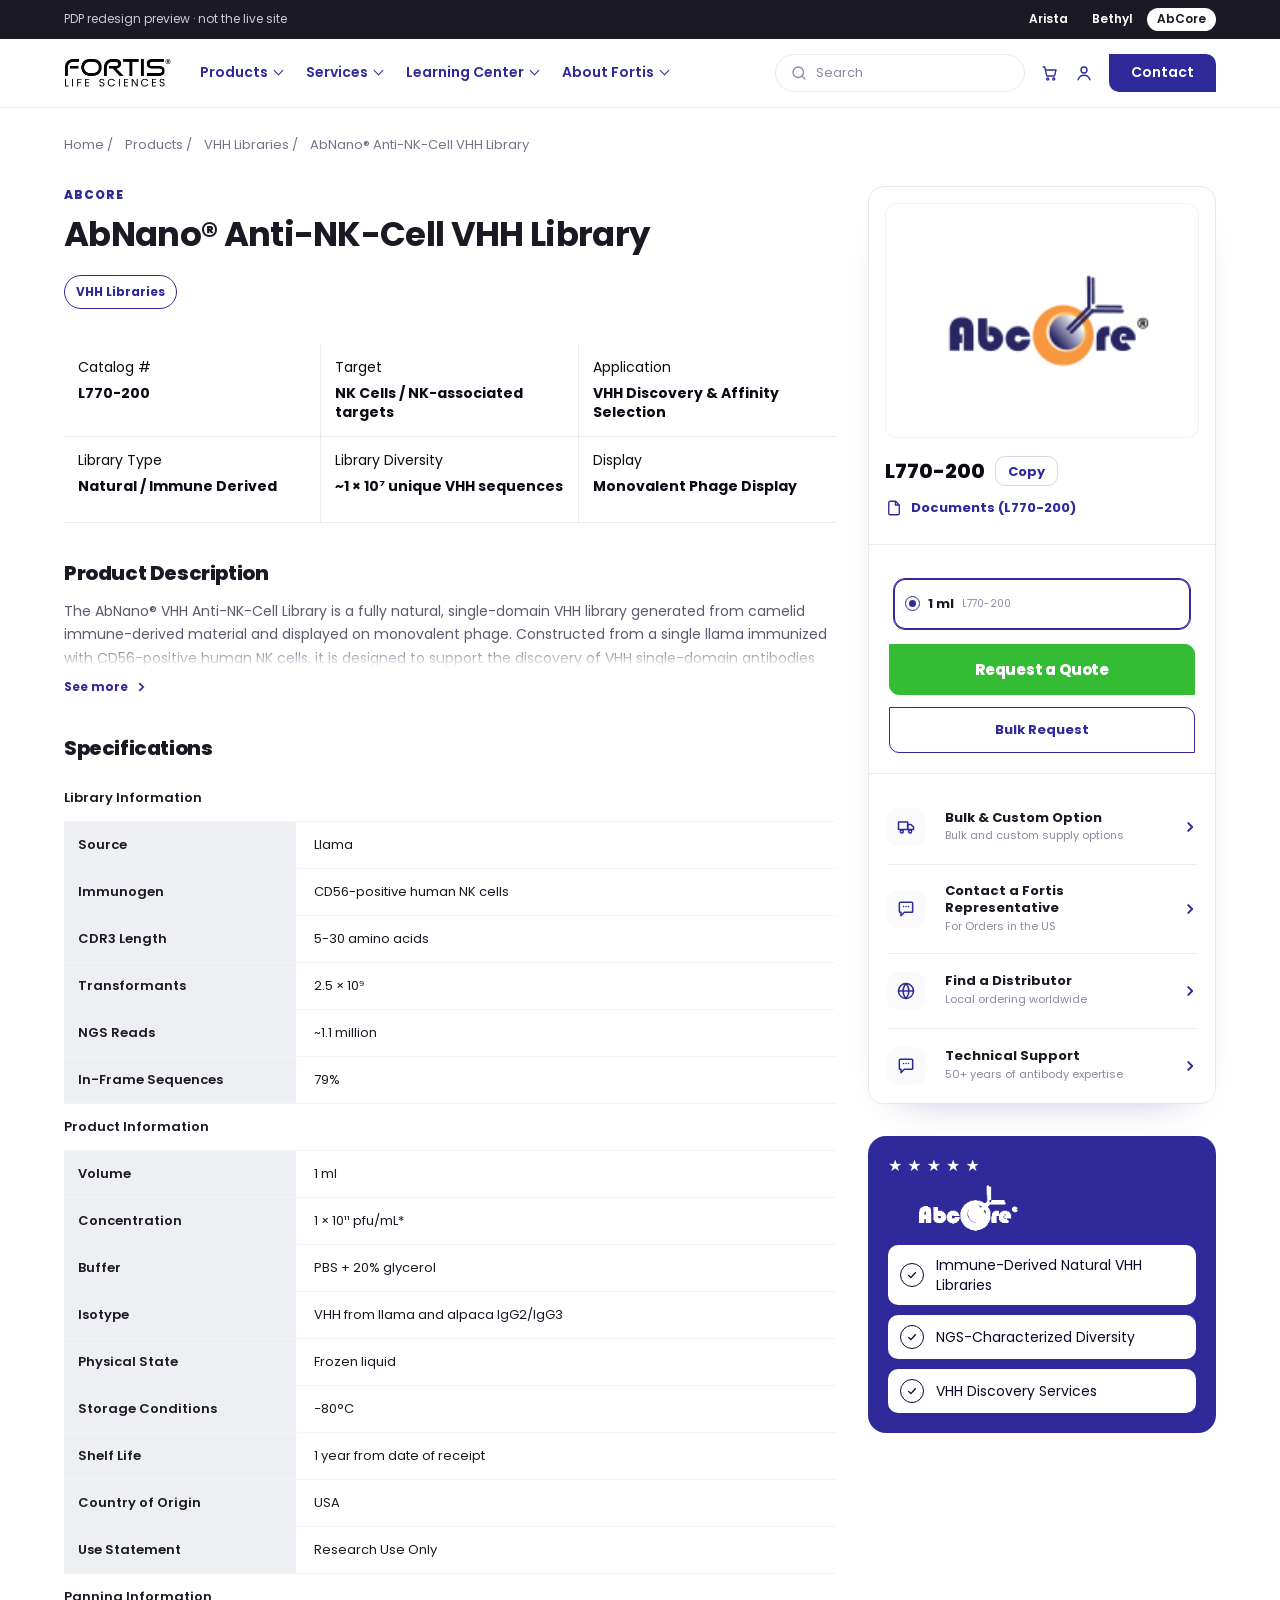
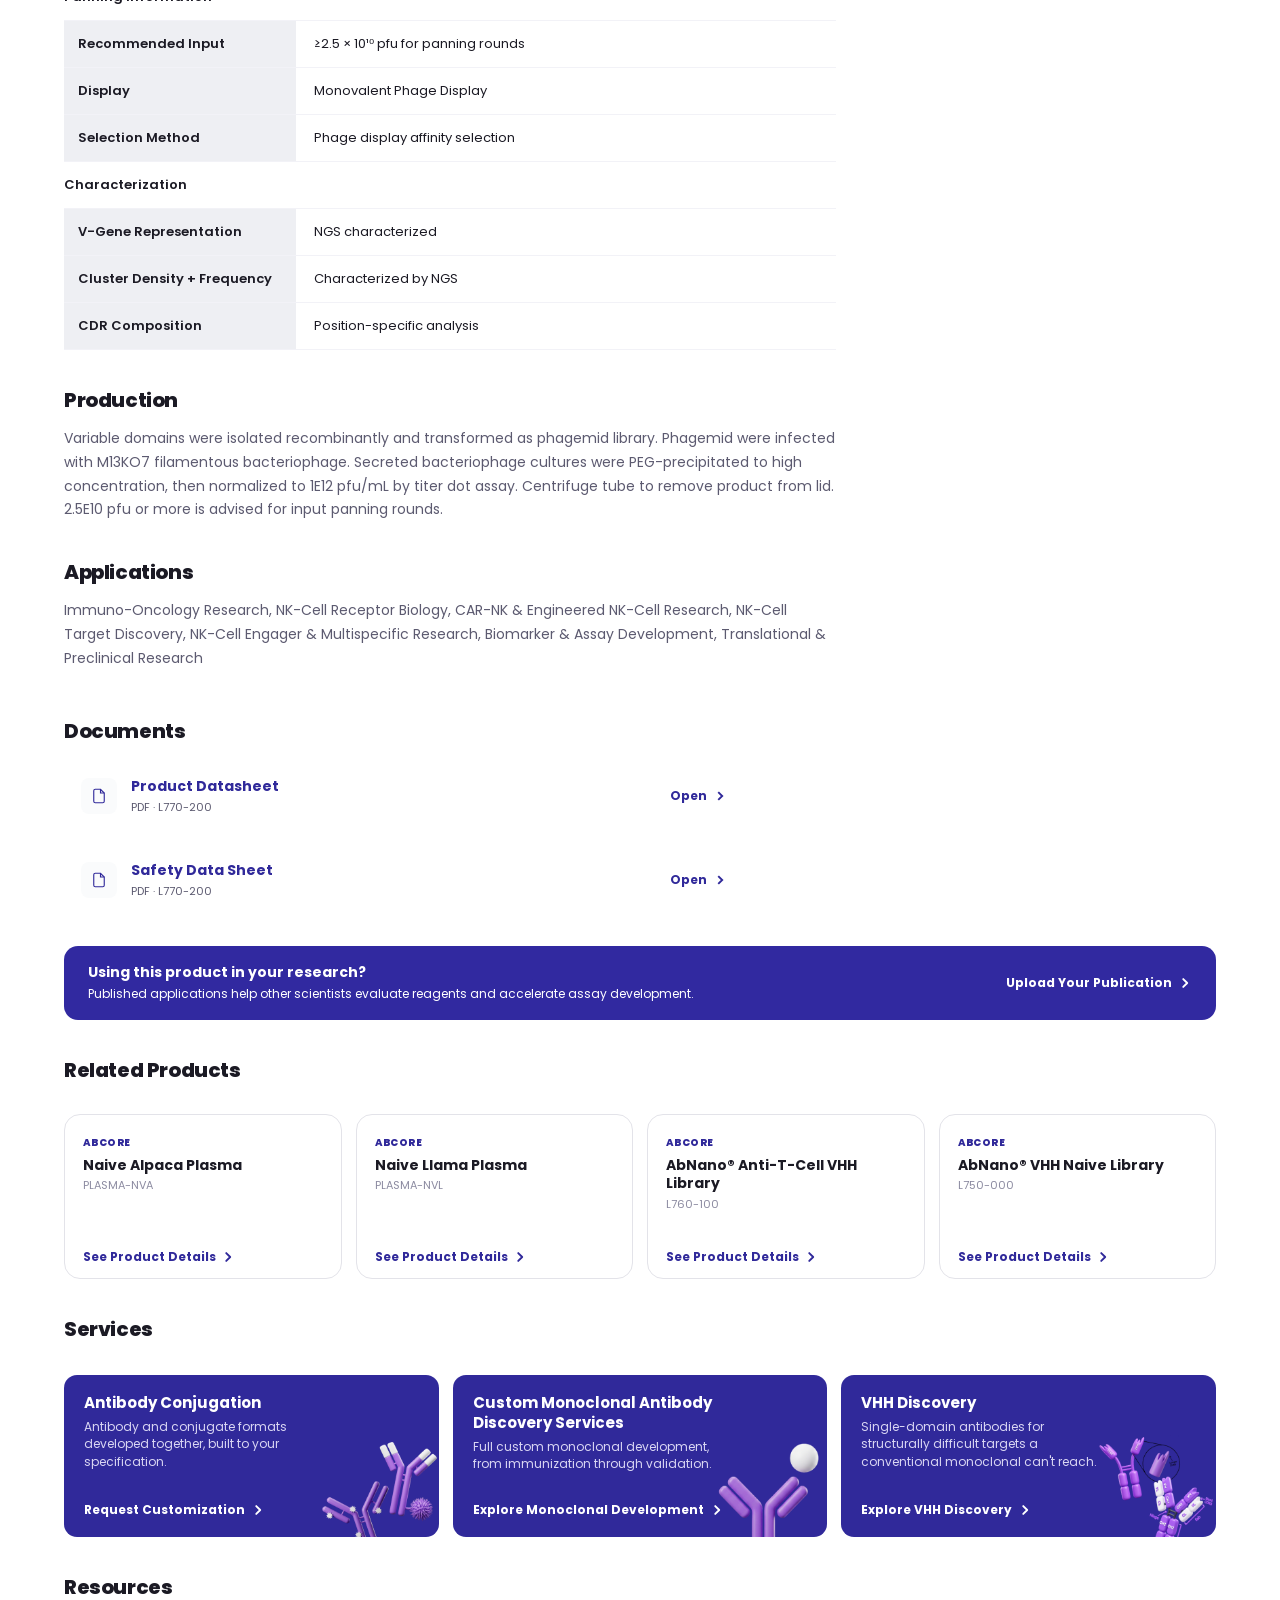
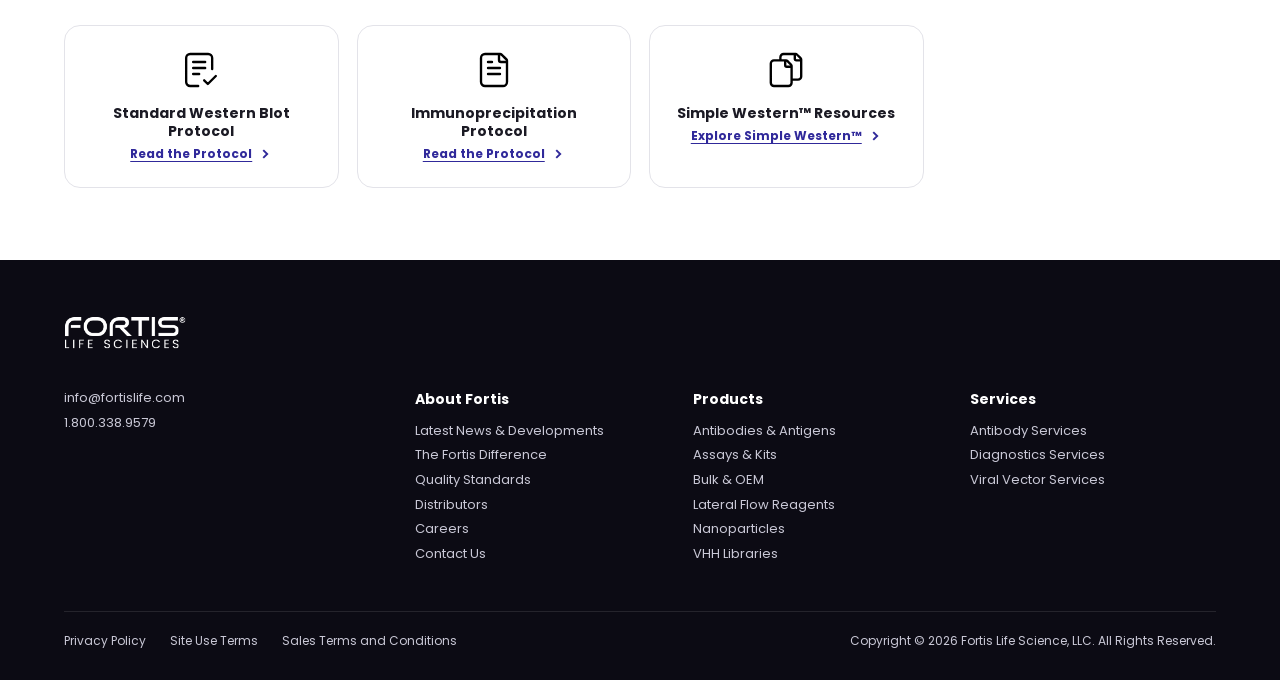
==== abcore/index.html @ 0966ffeb "Add PDP redesign previews for Arista, Bethyl and AbCore Co-Authored-By: Claude Opus 5.5 <noreply@ant" ====
<!doctype html>
<html lang="en">
<head>
  <meta charset="utf-8" />
  <meta name="viewport" content="width=device-width, initial-scale=1" />
  <meta name="robots" content="noindex" />
  <title>AbCore AbNano® Anti-NK-Cell VHH Library (L770-200)</title>
  <meta name="description" content="PDP redesign preview — AbCore" />
  <link rel="preconnect" href="https://fonts.googleapis.com" />
  <link rel="preconnect" href="https://fonts.gstatic.com" crossorigin />
  <link href="https://fonts.googleapis.com/css2?family=Poppins:wght@400;500;600;700;800&display=swap" rel="stylesheet" />
  <link rel="stylesheet" href="../assets/site.css" />
  <link rel="stylesheet" href="../assets/pdp.css" />
</head>
<body>
  
  <div class="site-preview">
    <div class="site-preview-inner">
      <span>PDP redesign preview · not the live site</span>
      <nav aria-label="Brand previews">
        <a href="../arista/">Arista</a><a href="../bethyl/">Bethyl</a><a href="../abcore/" aria-current="page">AbCore</a>
      </nav>
    </div>
  </div>
  <header class="site-header" id="fixed-header-wrapper">
    <div class="site-header-inner">
      <a class="site-logo" href="../"><img src="../assets/img/logos/fortis-logo.png" alt="Fortis Life Sciences" /></a>
      <nav class="site-nav"><span>Products</span><span>Services</span><span>Learning Center</span><span>About Fortis</span></nav>
      <div class="site-tools">
        <div class="site-search"><svg viewBox="0 0 24 24"><circle cx="11" cy="11" r="7" /><path d="M20 20l-3.5-3.5" /></svg>Search</div>
        <span class="site-icon"><svg viewBox="0 0 24 24"><path d="M3 4h2l2.4 11.2a1 1 0 0 0 1 .8h8.9a1 1 0 0 0 1-.8L20 8H6.2" /><circle cx="9" cy="20" r="1.3" /><circle cx="17" cy="20" r="1.3" /></svg></span>
        <span class="site-icon"><svg viewBox="0 0 24 24"><circle cx="12" cy="8" r="4" /><path d="M4 21c1.5-4 4.5-6 8-6s6.5 2 8 6" /></svg></span>
        <a class="site-contact" href="https://www.fortislife.com/contact-us">Contact</a>
      </div>
    </div>
  </header>
  
  <div class="page" data-brand="abcore">
    <div class="container">
      
      <nav class="breadcrumbs" aria-label="Breadcrumb">
        <span><a href="https://www.fortislife.com/">Home</a><span aria-hidden="true"> / </span></span><span><a href="https://www.fortislife.com/products">Products</a><span aria-hidden="true"> / </span></span><span><a href="https://www.fortislife.com/products/vhh-libraries">VHH Libraries</a><span aria-hidden="true"> / </span></span>
        <span aria-current="page">AbNano® Anti-NK-Cell VHH Library</span>
      </nav>
      <div class="heroGrid">
        <div class="heroCopy">
          <div class="eyebrow">AbCore</div>
          <div class="titleLine"><h1 class="title">AbNano® Anti-NK-Cell VHH Library</h1></div>
          <div class="chips"><span class="chip chipOutline">VHH Libraries</span></div>
          
      <div class="heroFacts">
        <div class="heroFact"><span>Catalog #</span><strong data-catalog>L770-200</strong></div>
        <div class="heroFact"><span>Target</span><strong>NK Cells / NK-associated targets</strong></div><div class="heroFact"><span>Application</span><strong>VHH Discovery &amp; Affinity Selection</strong></div><div class="heroFact"><span>Library Type</span><strong>Natural / Immune Derived</strong></div><div class="heroFact"><span>Library Diversity</span><strong>~1 × 10⁷ unique VHH sequences</strong></div><div class="heroFact"><span>Display</span><strong>Monovalent Phage Display</strong></div>
      </div>
          <div class="mobileGalleryMount"><div class="mediaCard">
      <div class="mediaTop">
        
      <div class="mediaMain">
        <img data-gallery-main src="../assets/img/logos/abcore-logo.png" alt="" />
        
        
      </div>
      
      
        <div class="mediaCodeRow">
          <span class="mediaSku" data-catalog>L770-200</span>
          <button type="button" class="copyChip" data-copy="L770-200">Copy</button>
        </div>
        <div class="mediaLinkRow">
          <a href="#document-section" data-scroll-to="document-section"><svg viewBox="0 0 24 24" aria-hidden="true"><path d="M14 3H7a2 2 0 0 0-2 2v14a2 2 0 0 0 2 2h10a2 2 0 0 0 2-2V8z" /><path d="M14 3v5h5" /></svg><span>Documents (L770-200)</span></a>
          
        </div>
      </div>
      
    <div class="buyPanel">
      
      <div class="optionPicker">
        <div class="optionList" role="radiogroup">
          
          <button type="button" role="radio" aria-checked="true" data-value="1ml" data-sku="L770-200" class="sizeOption sizeOptionSelected">
            <span class="optionRadio" aria-hidden="true"></span>
            <span class="sizeMain">1 ml</span>
            <span class="sizeSku">L770-200</span>
            
          </button>
        </div>
      </div>
      <div style="margin-top: 14px">
        
      </div>
      <a href="https://www.fortislife.com/contact-us" class="buyBtn custom-CTA-button" style="margin-top: 12px; width: 100%">Request a Quote</a>
      
      <a href="https://www.fortislife.com/bulk-custom-oem" class="bulkBtn">Bulk Request</a>
    </div>
      <div class="supportPanel">
      <a class="supportRow" href="https://www.fortislife.com/bulk-custom-oem">
        <span class="supportIcon"><svg viewBox="0 0 24 24" aria-hidden="true"><path d="M3 6h11v9H3z" /><path d="M14 9h4l3 3v3h-7z" /><circle cx="7" cy="17.5" r="1.8" /><circle cx="17" cy="17.5" r="1.8" /></svg></span>
        <span>
          <span class="supportTitle">Bulk &amp; Custom Option</span>
          <span class="supportSub">Bulk and custom supply options</span>
        </span>
        <span class="supportArrow"><svg viewBox="0 0 16 16" aria-hidden="true"><path d="M6 3.5 10.5 8 6 12.5" /></svg></span>
      </a>
      <a class="supportRow" href="https://www.fortislife.com/#distributors">
        <span class="supportIcon"><svg viewBox="0 0 24 24" aria-hidden="true"><path d="M5 4h14a1 1 0 0 1 1 1v10a1 1 0 0 1-1 1H10l-4 4v-4H5a1 1 0 0 1-1-1V5a1 1 0 0 1 1-1z" /><path d="M9 9h.01M12 9h.01M15 9h.01" /></svg></span>
        <span>
          <span class="supportTitle">Contact a Fortis Representative</span>
          <span class="supportSub">For Orders in the US</span>
        </span>
        <span class="supportArrow"><svg viewBox="0 0 16 16" aria-hidden="true"><path d="M6 3.5 10.5 8 6 12.5" /></svg></span>
      </a>
      <a class="supportRow" href="https://www.fortislife.com/distributors">
        <span class="supportIcon"><svg viewBox="0 0 24 24" aria-hidden="true"><circle cx="12" cy="12" r="9" /><path d="M3 12h18M12 3c2.5 2.7 3.5 5.7 3.5 9s-1 6.3-3.5 9c-2.5-2.7-3.5-5.7-3.5-9s1-6.3 3.5-9z" /></svg></span>
        <span>
          <span class="supportTitle">Find a Distributor</span>
          <span class="supportSub">Local ordering worldwide</span>
        </span>
        <span class="supportArrow"><svg viewBox="0 0 16 16" aria-hidden="true"><path d="M6 3.5 10.5 8 6 12.5" /></svg></span>
      </a>
      <a class="supportRow" href="https://www.fortislife.com/contact-us">
        <span class="supportIcon"><svg viewBox="0 0 24 24" aria-hidden="true"><path d="M5 4h14a1 1 0 0 1 1 1v10a1 1 0 0 1-1 1H10l-4 4v-4H5a1 1 0 0 1-1-1V5a1 1 0 0 1 1-1z" /><path d="M9 9h.01M12 9h.01M15 9h.01" /></svg></span>
        <span>
          <span class="supportTitle">Technical Support</span>
          <span class="supportSub">50+ years of antibody expertise</span>
        </span>
        <span class="supportArrow"><svg viewBox="0 0 16 16" aria-hidden="true"><path d="M6 3.5 10.5 8 6 12.5" /></svg></span>
      </a></div></div></div>
          
      <section class="description">
        <h2 class="heading">Product Description</h2>
        <div class="clamp"><p>The AbNano® VHH Anti-NK-Cell Library is a fully natural, single-domain VHH library generated from camelid immune-derived material and displayed on monovalent phage. Constructed from a single llama immunized with CD56-positive human NK cells, it is designed to support the discovery of VHH single-domain antibodies against NK-cell-associated targets.</p><p>The library has been characterized by next-generation sequencing, including V-gene representation, cluster density and frequency, and position-specific CDR composition.</p></div>
        <button type="button" class="seeMore" data-see-more><span>See more</span><svg viewBox="0 0 16 16" aria-hidden="true"><path d="M6 3.5 10.5 8 6 12.5" /></svg></button>
      </section>
      <section class="section">
        <h2 class="heading">Specifications</h2>
        <div class="specTable">
          <div>
            <div class="specGroup">Library Information</div>
            <div class="specRow"><span class="specLabel">Source</span><div class="specValue">Llama</div></div><div class="specRow"><span class="specLabel">Immunogen</span><div class="specValue">CD56-positive human NK cells</div></div><div class="specRow"><span class="specLabel">CDR3 Length</span><div class="specValue">5-30 amino acids</div></div><div class="specRow"><span class="specLabel">Transformants</span><div class="specValue">2.5 × 10⁹</div></div><div class="specRow"><span class="specLabel">NGS Reads</span><div class="specValue">~1.1 million</div></div><div class="specRow"><span class="specLabel">In-Frame Sequences</span><div class="specValue">79%</div></div>
          </div><div>
            <div class="specGroup">Product Information</div>
            <div class="specRow"><span class="specLabel">Volume</span><div class="specValue">1 ml</div></div><div class="specRow"><span class="specLabel">Concentration</span><div class="specValue">1 × 10¹¹ pfu/mL*</div></div><div class="specRow"><span class="specLabel">Buffer</span><div class="specValue">PBS + 20% glycerol</div></div><div class="specRow"><span class="specLabel">Isotype</span><div class="specValue">VHH from llama and alpaca IgG2/IgG3</div></div><div class="specRow"><span class="specLabel">Physical State</span><div class="specValue">Frozen liquid</div></div><div class="specRow"><span class="specLabel">Storage Conditions</span><div class="specValue">−80°C</div></div><div class="specRow"><span class="specLabel">Shelf Life</span><div class="specValue">1 year from date of receipt</div></div><div class="specRow"><span class="specLabel">Country of Origin</span><div class="specValue">USA</div></div><div class="specRow"><span class="specLabel">Use Statement</span><div class="specValue">Research Use Only</div></div>
          </div><div>
            <div class="specGroup">Panning Information</div>
            <div class="specRow"><span class="specLabel">Recommended Input</span><div class="specValue">≥2.5 × 10¹⁰ pfu for panning rounds</div></div><div class="specRow"><span class="specLabel">Display</span><div class="specValue">Monovalent Phage Display</div></div><div class="specRow"><span class="specLabel">Selection Method</span><div class="specValue">Phage display affinity selection</div></div>
          </div><div>
            <div class="specGroup">Characterization</div>
            <div class="specRow"><span class="specLabel">V-Gene Representation</span><div class="specValue">NGS characterized</div></div><div class="specRow"><span class="specLabel">Cluster Density + Frequency</span><div class="specValue">Characterized by NGS</div></div><div class="specRow"><span class="specLabel">CDR Composition</span><div class="specValue">Position-specific analysis</div></div>
          </div>
        </div>
      </section>
      <section class="section">
        <h2 class="heading">Production</h2>
        <p class="copy">Variable domains were isolated recombinantly and transformed as phagemid library. Phagemid were infected with M13KO7 filamentous bacteriophage. Secreted bacteriophage cultures were PEG-precipitated to high concentration, then normalized to 1E12 pfu/mL by titer dot assay. Centrifuge tube to remove product from lid. 2.5E10 pfu or more is advised for input panning rounds.</p>
      </section>
      <section class="section">
        <h2 class="heading">Applications</h2>
        <p class="copy">Immuno-Oncology Research, NK-Cell Receptor Biology, CAR-NK &amp; Engineered NK-Cell Research, NK-Cell Target Discovery, NK-Cell Engager &amp; Multispecific Research, Biomarker &amp; Assay Development, Translational &amp; Preclinical Research</p>
        
      </section>
      <section class="documents" id="document-section">
        <h2 class="heading">Documents</h2>
        <a class="documentLink" href="#">
          <div class="documentRow">
            <span class="docIcon"><svg viewBox="0 0 24 24" aria-hidden="true"><path d="M14 3H7a2 2 0 0 0-2 2v14a2 2 0 0 0 2 2h10a2 2 0 0 0 2-2V8z" /><path d="M14 3v5h5" /></svg></span>
            <span>
              <span class="docTitle">Product Datasheet</span>
              <span class="docSub">PDF · L770-200</span>
            </span>
            <span class="docAction"><span>Open</span><svg viewBox="0 0 16 16" aria-hidden="true"><path d="M6 3.5 10.5 8 6 12.5" /></svg></span>
          </div>
        </a><a class="documentLink" href="#">
          <div class="documentRow">
            <span class="docIcon"><svg viewBox="0 0 24 24" aria-hidden="true"><path d="M14 3H7a2 2 0 0 0-2 2v14a2 2 0 0 0 2 2h10a2 2 0 0 0 2-2V8z" /><path d="M14 3v5h5" /></svg></span>
            <span>
              <span class="docTitle">Safety Data Sheet</span>
              <span class="docSub">PDF · L770-200</span>
            </span>
            <span class="docAction"><span>Open</span><svg viewBox="0 0 16 16" aria-hidden="true"><path d="M6 3.5 10.5 8 6 12.5" /></svg></span>
          </div>
        </a>
      </section>
        </div>
        <aside class="rail">
          <div class="mediaCard">
      <div class="mediaTop">
        
      <div class="mediaMain">
        <img data-gallery-main src="../assets/img/logos/abcore-logo.png" alt="" />
        
        
      </div>
      
      
        <div class="mediaCodeRow">
          <span class="mediaSku" data-catalog>L770-200</span>
          <button type="button" class="copyChip" data-copy="L770-200">Copy</button>
        </div>
        <div class="mediaLinkRow">
          <a href="#document-section" data-scroll-to="document-section"><svg viewBox="0 0 24 24" aria-hidden="true"><path d="M14 3H7a2 2 0 0 0-2 2v14a2 2 0 0 0 2 2h10a2 2 0 0 0 2-2V8z" /><path d="M14 3v5h5" /></svg><span>Documents (L770-200)</span></a>
          
        </div>
      </div>
      
    <div class="buyPanel">
      
      <div class="optionPicker">
        <div class="optionList" role="radiogroup">
          
          <button type="button" role="radio" aria-checked="true" data-value="1ml" data-sku="L770-200" class="sizeOption sizeOptionSelected">
            <span class="optionRadio" aria-hidden="true"></span>
            <span class="sizeMain">1 ml</span>
            <span class="sizeSku">L770-200</span>
            
          </button>
        </div>
      </div>
      <div style="margin-top: 14px">
        
      </div>
      <a href="https://www.fortislife.com/contact-us" class="buyBtn custom-CTA-button" style="margin-top: 12px; width: 100%">Request a Quote</a>
      
      <a href="https://www.fortislife.com/bulk-custom-oem" class="bulkBtn">Bulk Request</a>
    </div>
      <div class="supportPanel">
      <a class="supportRow" href="https://www.fortislife.com/bulk-custom-oem">
        <span class="supportIcon"><svg viewBox="0 0 24 24" aria-hidden="true"><path d="M3 6h11v9H3z" /><path d="M14 9h4l3 3v3h-7z" /><circle cx="7" cy="17.5" r="1.8" /><circle cx="17" cy="17.5" r="1.8" /></svg></span>
        <span>
          <span class="supportTitle">Bulk &amp; Custom Option</span>
          <span class="supportSub">Bulk and custom supply options</span>
        </span>
        <span class="supportArrow"><svg viewBox="0 0 16 16" aria-hidden="true"><path d="M6 3.5 10.5 8 6 12.5" /></svg></span>
      </a>
      <a class="supportRow" href="https://www.fortislife.com/#distributors">
        <span class="supportIcon"><svg viewBox="0 0 24 24" aria-hidden="true"><path d="M5 4h14a1 1 0 0 1 1 1v10a1 1 0 0 1-1 1H10l-4 4v-4H5a1 1 0 0 1-1-1V5a1 1 0 0 1 1-1z" /><path d="M9 9h.01M12 9h.01M15 9h.01" /></svg></span>
        <span>
          <span class="supportTitle">Contact a Fortis Representative</span>
          <span class="supportSub">For Orders in the US</span>
        </span>
        <span class="supportArrow"><svg viewBox="0 0 16 16" aria-hidden="true"><path d="M6 3.5 10.5 8 6 12.5" /></svg></span>
      </a>
      <a class="supportRow" href="https://www.fortislife.com/distributors">
        <span class="supportIcon"><svg viewBox="0 0 24 24" aria-hidden="true"><circle cx="12" cy="12" r="9" /><path d="M3 12h18M12 3c2.5 2.7 3.5 5.7 3.5 9s-1 6.3-3.5 9c-2.5-2.7-3.5-5.7-3.5-9s1-6.3 3.5-9z" /></svg></span>
        <span>
          <span class="supportTitle">Find a Distributor</span>
          <span class="supportSub">Local ordering worldwide</span>
        </span>
        <span class="supportArrow"><svg viewBox="0 0 16 16" aria-hidden="true"><path d="M6 3.5 10.5 8 6 12.5" /></svg></span>
      </a>
      <a class="supportRow" href="https://www.fortislife.com/contact-us">
        <span class="supportIcon"><svg viewBox="0 0 24 24" aria-hidden="true"><path d="M5 4h14a1 1 0 0 1 1 1v10a1 1 0 0 1-1 1H10l-4 4v-4H5a1 1 0 0 1-1-1V5a1 1 0 0 1 1-1z" /><path d="M9 9h.01M12 9h.01M15 9h.01" /></svg></span>
        <span>
          <span class="supportTitle">Technical Support</span>
          <span class="supportSub">50+ years of antibody expertise</span>
        </span>
        <span class="supportArrow"><svg viewBox="0 0 16 16" aria-hidden="true"><path d="M6 3.5 10.5 8 6 12.5" /></svg></span>
      </a></div></div>
          <div class="brandCard">
      <p class="stars" aria-hidden="true">★★★★★</p>
      
      <img class="brandLogoSolo" src="../assets/img/logos/abcore-logo-white.png" alt="AbCore" />
      <div class="benefit"><span class="check"><svg viewBox="0 0 16 16" aria-hidden="true"><path d="M3.5 8.5 6.5 11.5 12.5 5" /></svg></span><span>Immune-Derived Natural VHH Libraries</span></div><div class="benefit"><span class="check"><svg viewBox="0 0 16 16" aria-hidden="true"><path d="M3.5 8.5 6.5 11.5 12.5 5" /></svg></span><span>NGS-Characterized Diversity</span></div><div class="benefit"><span class="check"><svg viewBox="0 0 16 16" aria-hidden="true"><path d="M3.5 8.5 6.5 11.5 12.5 5" /></svg></span><span>VHH Discovery Services</span></div></div>
        </aside>
      </div>
      
      <section class="publicationCta">
        <span class="ctaCopy">
          <strong>Using this product in your research?</strong>
          <span>Published applications help other scientists evaluate reagents and accelerate assay development.</span>
        </span>
        <a class="ctaLink" href="https://www.fortislife.com/contact-us"><span>Upload Your Publication</span><svg viewBox="0 0 16 16" aria-hidden="true"><path d="M6 3.5 10.5 8 6 12.5" /></svg></a>
      </section>
      <section class="section">
        <h2 class="heading">Related Products</h2>
        <div class="relatedGrid">
          
          <article class="relatedCard">
            <div>
              <div class="relatedBrand">AbCore</div>
              <h3>Naive Alpaca Plasma</h3>
              <div class="relatedSku">PLASMA-NVA</div>
            </div>
            <a href="https://www.fortislife.com/product/PLASMA-NVA"><span>See Product Details</span><svg viewBox="0 0 16 16" aria-hidden="true"><path d="M6 3.5 10.5 8 6 12.5" /></svg></a>
          </article>
          <article class="relatedCard">
            <div>
              <div class="relatedBrand">AbCore</div>
              <h3>Naive Llama Plasma</h3>
              <div class="relatedSku">PLASMA-NVL</div>
            </div>
            <a href="https://www.fortislife.com/product/PLASMA-NVL"><span>See Product Details</span><svg viewBox="0 0 16 16" aria-hidden="true"><path d="M6 3.5 10.5 8 6 12.5" /></svg></a>
          </article>
          <article class="relatedCard">
            <div>
              <div class="relatedBrand">AbCore</div>
              <h3>AbNano® Anti-T-Cell VHH Library</h3>
              <div class="relatedSku">L760-100</div>
            </div>
            <a href="https://www.fortislife.com/product/L760-100"><span>See Product Details</span><svg viewBox="0 0 16 16" aria-hidden="true"><path d="M6 3.5 10.5 8 6 12.5" /></svg></a>
          </article>
          <article class="relatedCard">
            <div>
              <div class="relatedBrand">AbCore</div>
              <h3>AbNano® VHH Naive Library</h3>
              <div class="relatedSku">L750-000</div>
            </div>
            <a href="https://www.fortislife.com/product/L750-000"><span>See Product Details</span><svg viewBox="0 0 16 16" aria-hidden="true"><path d="M6 3.5 10.5 8 6 12.5" /></svg></a>
          </article>
        </div>
      </section>
      <section class="section">
        <h2 class="heading">Services</h2>
        <div class="servicesGrid">
          
          <a class="serviceCard" href="https://www.fortislife.com/antibody-conjugation-services">
            <div class="formatTitle">Antibody Conjugation</div>
            <p>Antibody and conjugate formats developed together, built to your specification.</p>
            <span class="formatLink"><span>Request Customization</span><svg viewBox="0 0 16 16" aria-hidden="true"><path d="M6 3.5 10.5 8 6 12.5" /></svg></span>
            <span class="antibodyArt" aria-hidden="true"><img src="../assets/img/services/bethyl-1.png" alt="" /></span>
          </a>
          <a class="serviceCard" href="https://www.fortislife.com/custom-monoclonal-antibodies">
            <div class="formatTitle">Custom Monoclonal Antibody Discovery Services</div>
            <p>Full custom monoclonal development, from immunization through validation.</p>
            <span class="formatLink"><span>Explore Monoclonal Development</span><svg viewBox="0 0 16 16" aria-hidden="true"><path d="M6 3.5 10.5 8 6 12.5" /></svg></span>
            <span class="antibodyArt" aria-hidden="true"><img src="../assets/img/services/bethyl-2.png" alt="" /></span>
          </a>
          <a class="serviceCard" href="https://www.fortislife.com/vhh-discovery">
            <div class="formatTitle">VHH Discovery</div>
            <p>Single-domain antibodies for structurally difficult targets a conventional monoclonal can't reach.</p>
            <span class="formatLink"><span>Explore VHH Discovery</span><svg viewBox="0 0 16 16" aria-hidden="true"><path d="M6 3.5 10.5 8 6 12.5" /></svg></span>
            <span class="antibodyArt" aria-hidden="true"><img src="../assets/img/services/bethyl-3.png" alt="" /></span>
          </a>
        </div>
      </section>
      <section class="section">
        <h2 class="heading">Resources</h2>
        <div class="resourcesGrid">
          
          <article class="resourceCard">
            <img class="resourceIcon" src="../assets/img/resources/file-check-02.svg" alt="" />
            <h3>Standard Western Blot Protocol</h3>
            <a href="https://www.fortislife.com/protocols"><span>Read the Protocol</span><svg viewBox="0 0 16 16" aria-hidden="true"><path d="M6 3.5 10.5 8 6 12.5" /></svg></a>
          </article>
          <article class="resourceCard">
            <img class="resourceIcon" src="../assets/img/resources/file-05.svg" alt="" />
            <h3>Immunoprecipitation Protocol</h3>
            <a href="https://www.fortislife.com/protocols"><span>Read the Protocol</span><svg viewBox="0 0 16 16" aria-hidden="true"><path d="M6 3.5 10.5 8 6 12.5" /></svg></a>
          </article>
          <article class="resourceCard">
            <img class="resourceIcon" src="../assets/img/resources/file-multiple.svg" alt="" />
            <h3>Simple Western™ Resources</h3>
            <a href="https://www.fortislife.com/resources"><span>Explore Simple Western™</span><svg viewBox="0 0 16 16" aria-hidden="true"><path d="M6 3.5 10.5 8 6 12.5" /></svg></a>
          </article>
        </div>
      </section>
    </div>

    <div class="mobilePurchase">
      <div class="mobileDrawer">
        <div class="mobileDrawerScroll">
          <div class="mobileSupportWrap"><div class="supportPanel">
      <a class="supportRow" href="https://www.fortislife.com/bulk-custom-oem">
        <span class="supportIcon"><svg viewBox="0 0 24 24" aria-hidden="true"><path d="M3 6h11v9H3z" /><path d="M14 9h4l3 3v3h-7z" /><circle cx="7" cy="17.5" r="1.8" /><circle cx="17" cy="17.5" r="1.8" /></svg></span>
        <span>
          <span class="supportTitle">Bulk &amp; Custom Option</span>
          <span class="supportSub">Bulk and custom supply options</span>
        </span>
        <span class="supportArrow"><svg viewBox="0 0 16 16" aria-hidden="true"><path d="M6 3.5 10.5 8 6 12.5" /></svg></span>
      </a>
      <a class="supportRow" href="https://www.fortislife.com/#distributors">
        <span class="supportIcon"><svg viewBox="0 0 24 24" aria-hidden="true"><path d="M5 4h14a1 1 0 0 1 1 1v10a1 1 0 0 1-1 1H10l-4 4v-4H5a1 1 0 0 1-1-1V5a1 1 0 0 1 1-1z" /><path d="M9 9h.01M12 9h.01M15 9h.01" /></svg></span>
        <span>
          <span class="supportTitle">Contact a Fortis Representative</span>
          <span class="supportSub">For Orders in the US</span>
        </span>
        <span class="supportArrow"><svg viewBox="0 0 16 16" aria-hidden="true"><path d="M6 3.5 10.5 8 6 12.5" /></svg></span>
      </a>
      <a class="supportRow" href="https://www.fortislife.com/distributors">
        <span class="supportIcon"><svg viewBox="0 0 24 24" aria-hidden="true"><circle cx="12" cy="12" r="9" /><path d="M3 12h18M12 3c2.5 2.7 3.5 5.7 3.5 9s-1 6.3-3.5 9c-2.5-2.7-3.5-5.7-3.5-9s1-6.3 3.5-9z" /></svg></span>
        <span>
          <span class="supportTitle">Find a Distributor</span>
          <span class="supportSub">Local ordering worldwide</span>
        </span>
        <span class="supportArrow"><svg viewBox="0 0 16 16" aria-hidden="true"><path d="M6 3.5 10.5 8 6 12.5" /></svg></span>
      </a>
      <a class="supportRow" href="https://www.fortislife.com/contact-us">
        <span class="supportIcon"><svg viewBox="0 0 24 24" aria-hidden="true"><path d="M5 4h14a1 1 0 0 1 1 1v10a1 1 0 0 1-1 1H10l-4 4v-4H5a1 1 0 0 1-1-1V5a1 1 0 0 1 1-1z" /><path d="M9 9h.01M12 9h.01M15 9h.01" /></svg></span>
        <span>
          <span class="supportTitle">Technical Support</span>
          <span class="supportSub">50+ years of antibody expertise</span>
        </span>
        <span class="supportArrow"><svg viewBox="0 0 16 16" aria-hidden="true"><path d="M6 3.5 10.5 8 6 12.5" /></svg></span>
      </a></div></div>
          <div class="mobileBrandWrap"><div class="brandCard">
      <p class="stars" aria-hidden="true">★★★★★</p>
      
      <img class="brandLogoSolo" src="../assets/img/logos/abcore-logo-white.png" alt="AbCore" />
      <div class="benefit"><span class="check"><svg viewBox="0 0 16 16" aria-hidden="true"><path d="M3.5 8.5 6.5 11.5 12.5 5" /></svg></span><span>Immune-Derived Natural VHH Libraries</span></div><div class="benefit"><span class="check"><svg viewBox="0 0 16 16" aria-hidden="true"><path d="M3.5 8.5 6.5 11.5 12.5 5" /></svg></span><span>NGS-Characterized Diversity</span></div><div class="benefit"><span class="check"><svg viewBox="0 0 16 16" aria-hidden="true"><path d="M3.5 8.5 6.5 11.5 12.5 5" /></svg></span><span>VHH Discovery Services</span></div></div></div>
        </div>
      </div>
      <div class="mobileBar mobileBarActive">
        <button type="button" class="mobileDrawerToggle" aria-expanded="false">
          <span class="mobileSupportLabel">More support options</span>
          <svg viewBox="0 0 24 24" aria-hidden="true"><path d="M6 15l6-6 6 6" /></svg>
        </button>
        <a href="https://www.fortislife.com/contact-us" class="mobileCartBtn">Request a Quote</a>
      </div>
    </div>
    
  </div>
  
  <footer class="site-footer">
    <div class="site-footer-inner">
      <img class="site-footer-logo" src="../assets/img/logos/fortis-logo-white.png" alt="Fortis Life Sciences" />
      <div class="site-footer-grid">
        <div>
          <a href="mailto:info@fortislife.com">info@fortislife.com</a>
          <a href="tel:18003389579">1.800.338.9579</a>
        </div>
        <div><h4>About Fortis</h4><a href="https://www.fortislife.com">Latest News &amp; Developments</a><a href="https://www.fortislife.com">The Fortis Difference</a><a href="https://www.fortislife.com">Quality Standards</a><a href="https://www.fortislife.com">Distributors</a><a href="https://www.fortislife.com">Careers</a><a href="https://www.fortislife.com">Contact Us</a></div>
        <div><h4>Products</h4><a href="https://www.fortislife.com">Antibodies &amp; Antigens</a><a href="https://www.fortislife.com">Assays &amp; Kits</a><a href="https://www.fortislife.com">Bulk &amp; OEM</a><a href="https://www.fortislife.com">Lateral Flow Reagents</a><a href="https://www.fortislife.com">Nanoparticles</a><a href="https://www.fortislife.com">VHH Libraries</a></div>
        <div><h4>Services</h4><a href="https://www.fortislife.com">Antibody Services</a><a href="https://www.fortislife.com">Diagnostics Services</a><a href="https://www.fortislife.com">Viral Vector Services</a></div>
      </div>
      <div class="site-footer-bottom">
        <nav><span>Privacy Policy</span><span>Site Use Terms</span><span>Sales Terms and Conditions</span></nav>
        <span>Copyright © 2026 Fortis Life Science, LLC. All Rights Reserved.</span>
      </div>
    </div>
  </footer>
  <script type="application/json" id="pdp-gallery">[]</script>
  <script src="../assets/pdp.js"></script>
</body>
</html>
---- assets/site.css ----
html {
  scroll-behavior: smooth;
  overflow-x: hidden;
}

body {
  margin: 0;
  background: #fff;
  color: #1b1a24;
  font-family: 'Poppins', system-ui, -apple-system, BlinkMacSystemFont, 'Segoe UI', sans-serif;
  -webkit-font-smoothing: antialiased;
  overflow-x: hidden;
}

.site-preview {
  background: #1b1a24;
  color: #c9c8d6;
  font-size: 12px;
  line-height: 1.4;
}

.site-preview-inner {
  width: min(1152px, calc(100% - 32px));
  margin: 0 auto;
  display: flex;
  align-items: center;
  justify-content: space-between;
  gap: 12px;
  padding: 8px 0;
  flex-wrap: wrap;
}

.site-preview nav {
  display: flex;
  gap: 4px;
  flex-wrap: wrap;
}

.site-preview a {
  color: #fff;
  text-decoration: none;
  padding: 3px 10px;
  border-radius: 999px;
  font-weight: 600;
}

.site-preview a:hover {
  background: rgba(255, 255, 255, 0.12);
}

.site-preview a[aria-current='page'] {
  background: #fff;
  color: #1b1a24;
}

.site-header {
  position: sticky;
  top: 0;
  z-index: 20;
  background: #fff;
  border-bottom: 1px solid #eaeaf1;
}

.site-header-inner {
  width: min(1152px, calc(100% - 32px));
  margin: 0 auto;
  height: 68px;
  display: flex;
  align-items: center;
  gap: 28px;
}

.site-logo img {
  display: block;
  height: 30px;
  width: auto;
}

.site-nav {
  display: flex;
  gap: 24px;
  font-size: 14px;
  font-weight: 600;
  color: #30299a;
}

.site-nav span::after {
  content: '';
  display: inline-block;
  width: 6px;
  height: 6px;
  margin-left: 7px;
  border-right: 1.6px solid currentColor;
  border-bottom: 1.6px solid currentColor;
  transform: translateY(-3px) rotate(45deg);
}

.site-tools {
  margin-left: auto;
  display: flex;
  align-items: center;
  gap: 16px;
}

.site-search {
  width: 220px;
  height: 36px;
  border: 1px solid #eaeaf1;
  border-radius: 999px;
  display: flex;
  align-items: center;
  gap: 8px;
  padding: 0 14px;
  color: #8b8aa0;
  font-size: 13px;
}

.site-search svg,
.site-icon svg {
  width: 18px;
  height: 18px;
  fill: none;
  stroke: currentColor;
  stroke-width: 1.8;
  stroke-linecap: round;
  stroke-linejoin: round;
}

.site-icon {
  color: #30299a;
  display: inline-flex;
}

.site-contact {
  height: 38px;
  padding: 0 22px;
  display: inline-flex;
  align-items: center;
  background: #30299a;
  color: #fff;
  font-size: 14px;
  font-weight: 600;
  border-radius: 0 10px 0 10px;
  text-decoration: none;
}

.site-footer {
  margin-top: 72px;
  background: #0c0b14;
  color: #c9c8d6;
  font-size: 13px;
  line-height: 1.9;
}

.site-footer-inner {
  width: min(1152px, calc(100% - 32px));
  margin: 0 auto;
  padding: 56px 0 28px;
}

.site-footer-grid {
  display: grid;
  grid-template-columns: 1.3fr repeat(3, 1fr);
  gap: 32px;
  margin-top: 36px;
}

.site-footer h4 {
  margin: 0 0 6px;
  color: #fff;
  font-size: 14px;
  font-weight: 700;
}

.site-footer a {
  display: block;
  color: #c9c8d6;
  text-decoration: none;
}

.site-footer a:hover {
  color: #fff;
}

.site-footer-logo {
  height: 34px;
  width: auto;
  display: block;
}

.site-footer-bottom {
  margin-top: 44px;
  padding-top: 18px;
  border-top: 1px solid rgba(255, 255, 255, 0.1);
  display: flex;
  justify-content: space-between;
  gap: 16px;
  flex-wrap: wrap;
  font-size: 12px;
}

.site-footer-bottom nav {
  display: flex;
  gap: 24px;
  flex-wrap: wrap;
}

.inventory-message {
  display: flex;
  align-items: flex-start;
  gap: 10px;
  font-size: 14px;
  line-height: 22px;
  color: #000;
}

.inventory-message svg {
  flex: 0 0 24px;
  width: 24px;
  height: 24px;
  fill: none;
  stroke: #30299a;
  stroke-width: 1.7;
  stroke-linecap: round;
  stroke-linejoin: round;
}

.cite-list {
  display: grid;
  border-top: 1px solid #eaeaf1;
}

.cite-item {
  display: grid;
  grid-template-columns: 36px minmax(0, 1fr);
  gap: 12px;
  padding: 20px 0;
  border-bottom: 1px solid #eaeaf1;
}

.cite-num {
  color: #8b8aa0;
  font-size: 12px;
  font-weight: 700;
  padding-top: 2px;
}

.cite-title {
  margin: 0;
  font-size: 15px;
  font-weight: 700;
  line-height: 1.45;
}

.cite-meta {
  margin: 4px 0 0;
  color: #5c5a70;
  font-size: 12.5px;
}

.cite-abstract {
  margin: 8px 0 0;
  color: #5c5a70;
  font-size: 12.5px;
  line-height: 1.6;
  display: -webkit-box;
  -webkit-line-clamp: 2;
  -webkit-box-orient: vertical;
  overflow: hidden;
}

.cite-tags {
  display: flex;
  gap: 6px;
  flex-wrap: wrap;
  margin-top: 10px;
}

.cite-tags span {
  border: 1px solid #eaeaf1;
  border-radius: 999px;
  padding: 1px 10px;
  font-size: 11.5px;
  color: #5c5a70;
}

.cite-link {
  display: inline-flex;
  align-items: center;
  gap: 6px;
  margin-top: 10px;
  color: #30299a;
  font-size: 13px;
  font-weight: 700;
  text-decoration: none;
}

.cite-link svg {
  width: 12px;
  height: 12px;
  fill: none;
  stroke: currentColor;
  stroke-width: 2;
}

.validation-modal {
  position: fixed;
  inset: 0;
  z-index: 60;
  display: flex;
  align-items: flex-start;
  justify-content: center;
  padding: 120px 16px 16px;
  background: rgba(27, 26, 36, 0.45);
}

.validation-modal[hidden] {
  display: none;
}

.validation-box {
  width: min(600px, 100%);
  max-height: 80vh;
  overflow-y: auto;
  background: #fff;
  border: 3px solid #348345;
  border-radius: 0 50px;
  box-shadow: 0 4px 4px rgba(0, 0, 0, 0.25);
  padding: 20px 24px;
  font-size: 14px;
  line-height: 1.6;
}

.validation-head {
  display: flex;
  justify-content: space-between;
  align-items: center;
  gap: 16px;
  margin-bottom: 12px;
  font-size: 13px;
}

.validation-head button {
  border: 0;
  background: none;
  font-size: 22px;
  line-height: 1;
  cursor: pointer;
}

.validation-more {
  display: block;
  text-align: right;
  margin-top: 14px;
  color: #30299a;
  font-weight: 500;
  text-decoration: none;
}

@media (max-width: 900px) {
  .site-nav,
  .site-search {
    display: none;
  }

  .site-footer-grid {
    grid-template-columns: 1fr 1fr;
  }
}

@media (max-width: 680px) {
  .site-footer {
    margin-top: 0;
    padding-bottom: 160px;
  }

  .site-footer-grid {
    grid-template-columns: 1fr;
  }
}

.page .bulkBtn {
  display: flex;
  align-items: center;
  justify-content: center;
}
---- assets/pdp.css ----
.page {
  --accent: #30299a;
  --accent-700: #241e7a;
  --accent-ui: #30299a;
  --accent-bright: #30299a;
  --ink: #1b1a24;
  --slate: #5c5a70;
  --muted: #8b8aa0;
  --line: #eaeaf1;
  --line-2: #f2f2f7;
  --soft: #fafafc;
  --tint: #f3f3f6;
  --white: #fff;
  --promo: #e53935;
  --container: 1152px;
  --rail: 348px;
  --gap: 32px;
  --btn-radius: 0 10px 0 10px;
  --shadow: 0 18px 42px -34px rgba(36, 30, 122, 0.5);

  padding-top: 28px;
  color: var(--ink);
  background: #fff;
  font-family: 'Poppins', system-ui, -apple-system, BlinkMacSystemFont, 'Segoe UI', sans-serif;
  line-height: 1.5;
  min-width: 0;
  max-width: 100%;
}

.page *,
.page *::before,
.page *::after {
  box-sizing: border-box;
}

.page :where(img) {
  display: block;
  max-width: 100%;
}

.page :where(a) {
  color: inherit;
  text-decoration: none;
}

.page :where(button, input, select, textarea) {
  font: inherit;
}

.page :where(button) {
  cursor: pointer;
}

.page :where(h1, h2, h3, h4) {
  color: var(--ink);
  font-weight: 700;
  margin: 0;
}

.container {
  width: min(var(--container), calc(100% - 48px));
  margin: 0 auto;
  min-width: 0;
  max-width: 100%;
}

/* ---------- breadcrumbs ---------- */

.breadcrumbs {
  display: flex;
  align-items: center;
  gap: 12px;
  flex-wrap: wrap;
  margin-bottom: 32px;
  color: #75738a;
  font-size: 13px;
  line-height: 1.4;
}

.breadcrumbs a {
  color: #75738a;
}

.breadcrumbs a:hover {
  text-decoration: underline;
  text-underline-offset: 3px;
}

/* ---------- hero ---------- */

.heroGrid {
  display: grid;
  grid-template-columns: minmax(0, 1fr) var(--rail);
  gap: var(--gap);
  align-items: start;
  min-width: 0;
  max-width: 100%;
}

.heroCopy {
  min-width: 0;
  max-width: 100%;
}

.eyebrow {
  font-size: 12px;
  font-weight: 800;
  letter-spacing: 1.035px;
  text-transform: uppercase;
  color: var(--accent);
}

.titleLine {
  display: block;
  margin-top: 10px;
}

.title {
  margin: 0;
  max-width: 850px;
  font-size: 34px;
  line-height: 1.2;
  letter-spacing: -0.68px;
  font-weight: 700;
  color: var(--ink);
}

.titleDiscount {
  display: inline-flex;
  align-items: center;
  justify-content: center;
  min-width: 48px;
  height: 28px;
  padding: 0 9px;
  border-radius: 8px;
  background: #ef3935;
  color: #fff;
  font-size: 12px;
  font-weight: 800;
  white-space: nowrap;
  vertical-align: middle;
  margin-left: 6px;
  transform: translateY(-2px);
}

.titleNew {
  display: inline-flex;
  align-items: center;
  justify-content: center;
  height: 28px;
  padding: 0 11px;
  border-radius: 8px;
  background: var(--accent);
  color: #fff;
  font-size: 12px;
  font-weight: 800;
  letter-spacing: 0.02em;
  text-transform: uppercase;
  white-space: nowrap;
  vertical-align: middle;
  margin-left: 6px;
  transform: translateY(-2px);
}

.chips {
  display: flex;
  gap: 8px;
  align-items: center;
  margin-top: 20px;
  flex-wrap: wrap;
}

.chip {
  display: inline-flex;
  align-items: center;
  gap: 5px;
  padding: 7px 11px;
  border-radius: 30px;
  font-size: 12px;
  font-weight: 700;
}

.chipOutline {
  border: 1px solid var(--accent-ui);
  color: var(--accent-bright);
  background: #fff;
}

.chipPrimary {
  border: 1px solid var(--accent);
  background: var(--accent);
  color: #fff;
}

.page[data-brand='arista'] .chips {
  gap: 7px;
}

.page[data-brand='arista'] .chip {
  font-size: 13px;
  padding: 9px 18px;
  border-radius: 999px;
}

.page[data-brand='arista'] .chipOutline {
  background: transparent;
}

.heroFacts {
  display: grid;
  grid-template-columns: repeat(3, 1fr);
  margin-top: 34px;
  border-bottom: 1px solid var(--line);
  overflow: hidden;
}

.heroFact {
  min-height: 86px;
  padding: 13px 14px 14px;
  border-right: 1px solid var(--line);
  border-top: 1px solid transparent;
}

.heroFact:nth-child(3n) {
  border-right: 0;
}

.heroFact:nth-child(n + 4) {
  border-top: 1px solid var(--line);
}

.heroFact span {
  display: block;
  font-size: 14px;
  color: #0c0b14;
}

.heroFact strong {
  display: block;
  margin-top: 6px;
  font-size: 14px;
  line-height: 1.35;
  color: #0c0b14;
  min-width: 0;
  overflow-wrap: anywhere;
}

/* ---------- content sections ---------- */

.section {
  margin-top: 34px;
  min-width: 0;
  max-width: 100%;
}

.heading {
  margin: 0 0 11px;
  font-size: 20px;
  line-height: 1.6;
  font-weight: 800;
  letter-spacing: -0.4px;
  color: var(--ink);
}

.copy {
  margin: 0;
  color: var(--slate);
  font-size: 14px;
  line-height: 1.7;
}

.copy a {
  color: var(--accent);
  text-decoration: underline;
}

.description {
  margin-top: 34px;
}

.clamp {
  position: relative;
  max-height: calc(1.7em * 3);
  overflow: hidden;
  color: var(--slate);
  font-size: 14px;
  line-height: 1.7;
  transition: max-height 0.35s ease;
}

.clamp p {
  margin: 0 0 14px;
}

.clamp a {
  color: var(--accent);
  text-decoration: underline;
}

.clamp::after {
  content: '';
  position: absolute;
  left: 0;
  right: 0;
  bottom: 0;
  height: 1.8em;
  background: linear-gradient(to bottom, rgba(255, 255, 255, 0), #fff 82%);
  pointer-events: none;
  transition: opacity 0.18s ease;
}

.clampExpanded {
  max-height: 900px;
}

.clampExpanded::after {
  opacity: 0;
}

.seeMore {
  margin-top: 7px;
  padding: 0;
  border: 0;
  background: transparent;
  color: var(--accent);
  font-size: 12px;
  font-weight: 700;
  display: inline-flex;
  align-items: center;
  gap: 6px;
}

.seeMore svg {
  width: 14px;
  height: 14px;
  fill: none;
  stroke: currentColor;
  stroke-width: 2;
  transition: transform 0.18s ease;
}

.seeMore:hover svg {
  transform: translateX(3px);
}

.seeMoreExpanded svg {
  transform: rotate(-90deg);
}

/* ---------- rail / media card ---------- */

.rail {
  display: flex;
  flex-direction: column;
  gap: 20px;
  width: 100%;
  min-width: 0;
}

.mediaCard {
  overflow: hidden;
  border: 1px solid #e8e8ee;
  border-radius: 16px;
  background: #fff;
  box-shadow: var(--shadow);
}

.mediaTop {
  padding: 16px 16px 14px;
}

.page[data-brand='arista'] .mediaTop {
  padding: 18px 18px 14px;
}

.mediaMain {
  position: relative;
  aspect-ratio: 332 / 249;
  overflow: hidden;
  border: 1px solid var(--line-2);
  border-radius: 12px;
  background: #fff;
}

.mediaMain img {
  width: 100%;
  height: 100%;
  object-fit: contain;
}

.page[data-brand='arista'] .mediaMain {
  background: #f3eafd;
  border-color: #ece4f5;
}

.page[data-brand='arista'] .mediaMain img {
  padding: 22px;
}

.mediaInfoDot {
  position: absolute;
  right: 14px;
  top: 12px;
  width: 22px;
  height: 22px;
  border: 0;
  border-radius: 50%;
  padding: 0;
  background: var(--accent);
  display: grid;
  place-items: center;
  color: #fff;
  font-size: 13px;
  transition: background-color 0.18s ease, transform 0.18s ease;
}

.mediaInfoDot:hover {
  background: var(--accent-700);
  transform: scale(1.06);
}

.zoom {
  position: absolute;
  right: 10px;
  bottom: 10px;
  width: 32px;
  height: 32px;
  border-radius: 9px;
  border: 1px solid var(--line);
  background: #fff;
  display: grid;
  place-items: center;
}

.zoom svg {
  width: 15px;
  height: 15px;
  stroke: var(--slate);
  fill: none;
  stroke-width: 2;
}

.thumbRow {
  display: flex;
  gap: 10px;
  margin-top: 10px;
}

.thumb {
  width: 56px;
  height: 56px;
  border: 1px solid var(--line);
  border-radius: 8px;
  background: #fff;
  padding: 0;
  overflow: hidden;
  position: relative;
  transition: border-color 0.18s ease, box-shadow 0.18s ease, transform 0.18s ease;
}

.thumb:hover {
  border-color: var(--accent);
  transform: translateY(-1px);
}

.thumbActive {
  border-color: var(--accent);
  box-shadow: 0 0 0 2px rgba(48, 41, 154, 0.18);
}

.thumb img {
  width: 100%;
  height: 100%;
  object-fit: contain;
  background: #fff;
}

.galleryMeta {
  display: flex;
  align-items: center;
  gap: 16px;
  margin-top: 10px;
  font-size: 12px;
  color: var(--muted);
}

.galleryMeta .detail {
  border: 0;
  padding: 0;
  background: transparent;
  display: flex;
  align-items: center;
  gap: 6px;
  color: var(--accent);
  font-weight: 700;
}

.galleryMeta .detail:hover {
  text-decoration: underline;
  text-underline-offset: 3px;
}

.galleryMeta .dot {
  width: 16px;
  height: 16px;
  border-radius: 50%;
  background: var(--accent);
  color: #fff;
  display: grid;
  place-items: center;
  font-size: 10px;
}

.mediaCodeRow {
  display: flex;
  align-items: center;
  gap: 10px;
  margin-top: 18px;
}

.mediaSku {
  font-size: 20px;
  line-height: 1.2;
  font-weight: 800;
  color: #0c0b14;
}

.copyChip {
  height: 30px;
  padding: 0 12px;
  border: 1px solid #d9d8e7;
  border-radius: 10px;
  background: #fff;
  color: var(--accent);
  font-size: 13px;
  font-weight: 700;
}

.mediaLinkRow {
  display: flex;
  align-items: center;
  gap: 18px;
  flex-wrap: wrap;
  margin-top: 12px;
}

.mediaLinkRow button,
.mediaLinkRow a {
  display: inline-flex;
  align-items: center;
  gap: 8px;
  padding: 0;
  border: 0;
  background: transparent;
  color: var(--accent);
  font-size: 13px;
  font-weight: 700;
}

.mediaLinkRow button svg,
.mediaLinkRow a svg {
  width: 18px;
  height: 18px;
  fill: none;
  stroke: currentColor;
  stroke-width: 1.8;
}

.mediaLinkRow button:hover span,
.mediaLinkRow a:hover span {
  text-decoration: underline;
  text-underline-offset: 3px;
}

/* ---------- buy panel ---------- */

.buyPanel {
  position: relative;
  border-top: 1px solid var(--line);
  padding: 13px 20px 20px;
  margin-top: 12px;
}

.page[data-brand='arista'] .buyPanel {
  padding-top: 18px;
}

.buyNote {
  font-size: 13px;
  line-height: 1.55;
  color: var(--slate);
  margin: 0;
}

.buyRow {
  display: flex;
  align-items: stretch;
  margin-top: 12px;
  width: 100%;
}

.page[data-brand='arista'] .buyRow {
  margin-top: 0;
}

.buyBtn {
  height: 51px;
  font-size: 15px;
  font-weight: 800;
  flex: 1 1 100%;
  min-width: 0;
  border: 1px solid #34bc34;
  border-radius: var(--btn-radius);
  background: #34bc34;
  color: #fff;
  transition: flex-basis 0.26s ease, background-color 0.18s ease, width 0.26s ease;
  display: flex;
  align-items: center;
  justify-content: center;
  text-align: center;
}

.buyBtn {
  white-space: nowrap;
  letter-spacing: -0.2px;
}

.page .buyBtn.add-to-cart-button,
.page .buyBtn.add-to-cart-button-search,
.page .buyBtn.custom-CTA-button,
.page .buyBtn.custom-CTA-button-search {
  padding: 0 8px !important;
  border-radius: var(--btn-radius) !important;
  font-size: 15px;
  font-weight: 800;
  line-height: 1;
}

.buyBtn:hover {
  background: #2fa82f;
}

.buyBtn:disabled {
  opacity: 0.55;
  cursor: not-allowed;
}

.qty {
  height: 51px;
  font-size: 15px;
  font-weight: 800;
  width: 0;
  min-width: 0;
  opacity: 0;
  pointer-events: none;
  margin-left: 0;
  border: 1px solid var(--accent);
  border-radius: var(--btn-radius);
  background: #fff;
  color: var(--accent);
  display: grid;
  grid-template-columns: 1fr 1fr 1fr;
  overflow: hidden;
  transition: width 0.26s ease, opacity 0.18s ease, margin-left 0.26s ease;
}

.buyRowActive .buyBtn {
  flex: 0 0 calc(50% - 5px);
  width: calc(50% - 5px);
  min-width: 0;
}

.buyRowActive .qty {
  flex: 0 0 calc(50% - 5px);
  width: calc(50% - 5px);
  opacity: 1;
  pointer-events: auto;
  margin-left: 10px;
}

.qty button {
  border: 0;
  background: #fff;
  color: var(--accent);
  font-weight: 800;
  font-size: 17px;
  transition: background-color 0.16s ease;
}

.qty button:hover {
  background: var(--tint);
}

.qty span {
  display: grid;
  place-items: center;
}

.builderSlot {
  margin-top: 12px;
}

.builderSlot .builder-component,
.builderSlot .builder-content,
.builderSlot .builder-blocks {
  width: 100%;
  max-width: 100%;
}

.builderSlot button,
.builderSlot a {
  display: flex !important;
  align-items: center;
  justify-content: center;
  width: 100% !important;
  max-width: 100% !important;
  min-width: 0 !important;
  margin: 0 !important;
  height: 46px;
  box-sizing: border-box;
  font-size: 13px;
  white-space: nowrap;
}

.builderSlot [class*='builder-blocks'],
.builderSlot [class*='builder-block'] {
  width: 100% !important;
  max-width: 100% !important;
  margin-left: 0 !important;
  margin-right: 0 !important;
  padding-left: 0 !important;
  padding-right: 0 !important;
}

.bulkBtn {
  width: 100%;
  height: 46px;
  margin-top: 12px;
  border: 1px solid var(--accent);
  border-radius: var(--btn-radius);
  background: #fff;
  color: var(--accent);
  font-size: 13px;
  font-weight: 700;
  transition: background-color 0.18s ease, border-color 0.18s ease, color 0.18s ease;
}

.bulkBtn:hover {
  background: var(--tint);
  border-color: var(--accent-700);
  color: var(--accent-700);
}

.sampleBtn {
  width: 100%;
  height: 51px;
  margin-top: 12px;
  border-radius: var(--btn-radius);
  font-size: 15px;
  font-weight: 800;
  display: flex;
  align-items: center;
  justify-content: center;
  border: 1px solid var(--accent);
  background: var(--accent);
  color: #fff;
}

.sampleBtn:hover {
  background: var(--accent-700);
}

/* ---------- variant picker (desktop option list) ---------- */

.optionPicker {
  position: relative;
  margin: 20px 4px 0;
  z-index: 18;
}

.optionList {
  width: 100%;
  display: grid;
  gap: 8px;
}

.sizeOption {
  width: 100%;
  min-height: 52px;
  border: 1px solid #e3e3e9;
  border-radius: 12px;
  padding: 9px 11px;
  background: #fff;
  display: flex;
  align-items: center;
  gap: 8px;
  text-align: left;
  color: var(--ink);
  transition: border-color 0.16s ease, color 0.16s ease;
}

.sizeOption:hover {
  border-color: var(--accent);
}

.sizeOptionSelected {
  border-color: var(--accent);
  box-shadow: 0 0 0 1px var(--accent) inset;
}

.sizeOption:disabled {
  opacity: 0.5;
  cursor: not-allowed;
}

.optionRadio {
  width: 15px;
  height: 15px;
  flex: 0 0 15px;
  border: 1px solid #bdbbcb;
  border-radius: 50%;
  background: #fff;
  box-sizing: border-box;
  display: grid;
  place-items: center;
}

.sizeOptionSelected .optionRadio {
  border-color: var(--accent);
}

.sizeOptionSelected .optionRadio::after {
  content: '';
  width: 7px;
  height: 7px;
  border-radius: 50%;
  background: var(--accent);
}

.sizeMain {
  font-size: 13px;
  font-weight: 700;
  line-height: 1.3;
}

.sizeSku {
  flex: 1 1 auto;
  margin-left: 0;
  font-size: 10px;
  color: var(--muted);
}

.sizePrice {
  flex: 0 0 auto;
  margin-left: auto;
  font-size: 13px;
  font-weight: 700;
  color: var(--ink);
}

.sizeDocLink {
  display: flex;
  align-items: center;
  gap: 9px;
  margin: 12px 4px 0;
  color: var(--accent);
  font-size: 13px;
  font-weight: 700;
}

.sizeDocLink svg {
  width: 18px;
  height: 18px;
  fill: none;
  stroke: currentColor;
  stroke-width: 1.8;
}

/* ---------- support panel ---------- */

.supportPanel {
  margin-top: 0;
  border: 0;
  border-top: 1px solid var(--line);
  border-radius: 0;
  padding: 16px 18px 0;
  background: #fff;
}

.page[data-brand='arista'] .supportPanel {
  padding-top: 14px;
}

.supportRow {
  display: grid;
  grid-template-columns: 46px minmax(0, 1fr) 22px;
  gap: 12px;
  align-items: center;
  padding: 18px 0;
  border: 0;
  border-bottom: 1px solid #ececf2;
  width: 100%;
  background: transparent;
  text-align: left;
  cursor: pointer;
}

.supportRow:last-child {
  border-bottom: 0;
}

.supportIcon {
  width: 38px;
  height: 38px;
  border-radius: 10px;
  background: var(--soft);
  display: grid;
  place-items: center;
  color: var(--accent);
}

.supportIcon svg {
  width: 20px;
  height: 20px;
  fill: none;
  stroke: currentColor;
  stroke-width: 1.8;
  stroke-linecap: round;
  stroke-linejoin: round;
}

.supportTitle {
  display: block;
  font-size: 13px;
  font-weight: 700;
  line-height: 1.3;
}

.supportSub {
  display: block;
  font-size: 11px;
  color: var(--muted);
  line-height: 1.45;
  margin-top: 2px;
}

.supportArrow {
  width: 30px;
  height: 30px;
  border-radius: 50%;
  display: grid;
  place-items: center;
  color: var(--accent);
  background: transparent;
  transition: transform 0.18s ease, background-color 0.18s ease, color 0.18s ease;
}

.supportArrow svg {
  width: 14px;
  height: 14px;
  fill: none;
  stroke: currentColor;
  stroke-width: 2.2;
  stroke-linecap: round;
  stroke-linejoin: round;
}

.supportRow:hover .supportArrow {
  transform: translateX(4px);
  background: var(--accent);
  color: #fff;
}

/* ---------- brand card ---------- */

.brandCard {
  display: block;
  margin-top: 12px;
  background: var(--accent);
  border-radius: 18px;
  padding: 22px 20px 20px;
  color: #fff;
  text-decoration: none;
}

.page[data-brand='arista'] .brandCard {
  margin-top: 18px;
}

.stars {
  font-size: 16px;
  line-height: 1;
  letter-spacing: 5px;
  white-space: nowrap;
  margin: 0;
}

.brandLogosRow {
  display: flex;
  align-items: center;
  gap: 8px;
  margin: 8px 0 12px;
}

.brandLogoFortis {
  width: 66px;
  height: auto;
}

.brandLogoBrand {
  width: 74px;
  height: auto;
}

.brandLogoSolo {
  width: 154px;
  max-height: 64px;
  object-fit: contain;
  object-position: left center;
  margin: 9px 0 12px;
}

.benefit {
  background: #fff;
  color: #0b0929;
  border-radius: 10px;
  display: flex;
  align-items: center;
  gap: 12px;
  padding: 10px 12px;
  margin-top: 10px;
  font-size: 14px;
  line-height: 1.45;
}

.page[data-brand='arista'] .benefit {
  align-items: flex-start;
}

.check {
  width: 24px;
  height: 24px;
  flex: 0 0 24px;
  border-radius: 50%;
  border: 1.5px solid #0b0929;
  display: grid;
  place-items: center;
  color: #0b0929;
  align-self: center;
}

.page[data-brand='arista'] .check {
  margin-top: 1px;
}

.check svg {
  width: 12px;
  height: 12px;
  fill: none;
  stroke: #090909;
  stroke-width: 1.8;
  stroke-linecap: round;
  stroke-linejoin: round;
}

/* ---------- specifications ---------- */

.specTable {
  width: 100%;
  max-width: 920px;
}

.specRow {
  display: grid;
  grid-template-columns: 232px minmax(0, 1fr);
  align-items: stretch;
  min-height: 47px;
  padding: 0;
  font-size: 13px;
}

.specRow > * {
  min-width: 0;
  overflow-wrap: anywhere;
}

.specLabel,
.specValue,
.specLink {
  align-self: stretch;
  min-height: 47px;
  margin: 0;
  display: flex;
  align-items: center;
  box-sizing: border-box;
  border-bottom: 1px solid #f2f2f7;
}

.specLabel {
  width: 100%;
  justify-content: flex-start;
  text-align: left;
  padding: 0 14px;
  background: #eeeff3;
  color: var(--ink);
  font-size: 13px;
  line-height: 1.4;
  font-weight: 600;
}

.specValue,
.specLink {
  justify-content: flex-start;
  padding: 0 0 0 18px;
  font-size: 13px;
  line-height: 1.45;
  font-weight: 400;
}

.specValue ul,
.specValue ol {
  margin: 0 0 0 18px;
  padding: 0;
}

.specValue a {
  color: var(--accent);
  text-decoration: none;
}

.specValue a:hover {
  text-decoration: underline;
  text-underline-offset: 3px;
}

.specList {
  display: flex;
  flex-wrap: wrap;
  gap: 2px 0;
  margin: 0;
  padding: 0;
  list-style: none;
}

.specList li + li::before {
  content: '•';
  margin: 0 8px;
  color: var(--slate);
}

.pairingTrack {
  display: grid;
  grid-auto-flow: column;
  grid-auto-columns: minmax(240px, calc((100% - 20px) / 3));
  gap: 10px;
  overflow-x: auto;
  scroll-snap-type: x mandatory;
  padding-bottom: 4px;
}

.pairingCard {
  scroll-snap-align: start;
  display: flex;
  align-items: center;
  justify-content: space-between;
  gap: 12px;
  min-height: 84px;
  padding: 14px 16px;
  border: 1px solid var(--line);
  border-radius: 10px;
  background: #fff;
  color: #0c0b14;
  font-size: 14px;
  line-height: 1.4;
  text-decoration: none;
  transition: border-color 0.16s ease;
}

.pairingCard strong {
  font-weight: 700;
}

.pairingCard:hover {
  border-color: var(--accent);
}

.pairingCard svg {
  flex: 0 0 auto;
  width: 14px;
  height: 14px;
  fill: none;
  stroke: var(--accent);
  stroke-width: 2.2;
}

.specRowAlt {
  color: var(--slate);
  font-weight: 400;
  line-height: 1.55;
  padding-top: 12px;
  padding-bottom: 12px;
  align-items: flex-start;
}

.specLink {
  width: auto;
  color: var(--accent);
  gap: 5px;
}

.specLink span {
  font-weight: 400;
}

.specLink svg {
  width: 12px;
  height: 12px;
  fill: none;
  stroke: currentColor;
  stroke-width: 2.2;
}

.specLink:hover span {
  text-decoration: underline;
  text-underline-offset: 3px;
}

.specLink:hover svg {
  transform: translateX(2px);
}

.specGroup {
  min-height: 47px;
  display: flex;
  align-items: center;
  border-bottom: 1px solid #f2f2f7;
  font-size: 13px;
  font-weight: 600;
  color: var(--ink);
}

.specInfoDot {
  display: inline-grid;
  place-items: center;
  flex: 0 0 16px;
  width: 15px;
  height: 15px;
  border: 1px solid #b9b8c7;
  border-radius: 50%;
  margin-left: 6px;
  font-size: 9px;
  color: #8c8aa1;
}

/* ---------- applications table ---------- */

.applicationTable {
  width: 100%;
  max-width: 920px;
  margin-top: 12px;
}

.applicationRow {
  display: grid;
  grid-template-columns: 232px minmax(0, 1fr);
  align-items: stretch;
  min-height: 47px;
  font-size: 13px;
}

.applicationLabel,
.applicationValue {
  display: flex;
  align-items: center;
  min-height: 47px;
  border-bottom: 1px solid #f2f2f7;
  box-sizing: border-box;
}

.applicationLabel {
  padding: 0 14px;
  background: #eeeff3;
  font-weight: 600;
  line-height: 1.4;
}

.applicationValue {
  padding: 0 0 0 18px;
  font-weight: 400;
  line-height: 1.45;
  overflow-wrap: anywhere;
}

/* ---------- documents ---------- */

.documents {
  margin-top: 44px;
  max-width: 680px;
}

.documentLink {
  display: block;
  position: relative;
  text-decoration: none;
  color: inherit;
  border-radius: 16px;
  margin-top: 8px;
}

.documentLink::before {
  content: '';
  position: absolute;
  inset: 0;
  border-radius: 16px;
  background: #f4f4f6;
  opacity: 0;
  transition: opacity 0.18s ease;
  pointer-events: none;
}

.documentLink:hover::before,
.documentLink:focus-visible::before {
  opacity: 1;
}

.documentLink:hover .documentRow,
.documentLink:focus-visible .documentRow {
  border-color: #e5e5ea;
}

.documentRow {
  min-height: 76px;
  display: grid;
  grid-template-columns: 36px 1fr auto;
  align-items: center;
  gap: 14px;
  border: 1px solid transparent;
  border-radius: 16px;
  padding: 14px 16px;
  position: relative;
  transition: border-color 0.18s ease, background-color 0.18s ease;
}

.docIcon {
  width: 36px;
  height: 36px;
  border-radius: 8px;
  background: #fafbfc;
  display: grid;
  place-items: center;
  color: var(--accent);
  position: relative;
  z-index: 1;
}

.docIcon svg {
  width: 18px;
  height: 18px;
  stroke: currentColor;
  fill: none;
  stroke-width: 1.5;
}

.supportIcon svg,
.mediaLinkRow button svg,
.check svg,
.specLink svg,
.docAction svg,
.relatedCard a svg,
.formatLink svg,
.resourceCard a svg,
.seeMore svg,
.ctaLink svg,
.supportArrow svg {
  fill: none;
  stroke: currentColor;
}

.docTitle {
  display: block;
  font-size: 14px;
  font-weight: 700;
  color: var(--accent);
  position: relative;
  z-index: 1;
}

.docSub {
  display: block;
  font-size: 11px;
  color: var(--slate);
  margin-top: 2px;
  position: relative;
  z-index: 1;
}

.docAction {
  font-size: 12px;
  font-weight: 700;
  color: var(--accent);
  position: relative;
  z-index: 1;
  white-space: nowrap;
  display: inline-flex;
  align-items: center;
  gap: 6px;
}

.docAction svg {
  width: 14px;
  height: 14px;
  fill: none;
  stroke: currentColor;
  stroke-width: 2.2;
  transition: transform 0.18s ease;
}

.documentLink:hover .docAction svg {
  transform: translateX(4px);
}

/* ---------- citations ---------- */

.citations {
  margin-top: 40px;
}

.citationTrack {
  display: block;
  margin-top: 4px;
}

.publicationCta {
  position: relative;
  overflow: hidden;
  margin-top: 28px;
  width: 100%;
  min-height: 74px;
  border-radius: 14px;
  background: #3129a0;
  color: #fff;
  padding: 12px 24px;
  display: flex;
  flex-wrap: wrap;
  align-items: center;
  justify-content: space-between;
  column-gap: 24px;
  row-gap: 10px;
}

.ctaCopy {
  position: relative;
  z-index: 1;
  color: #fff;
  display: flex;
  flex-direction: column;
  gap: 2px;
  align-items: flex-start;
  flex: 0 0 auto;
  min-width: 0;
  text-align: left;
}

.ctaCopy strong {
  font-size: 14px;
}

.ctaCopy span {
  display: block;
  font-size: 12px;
  line-height: 1.45;
  font-weight: 400;
}

.ctaLink {
  position: relative;
  z-index: 1;
  color: #fff;
  display: inline-flex;
  align-items: center;
  gap: 6px;
  flex: 0 0 auto;
  margin: 0;
  font-size: 12px;
  font-weight: 700;
  white-space: nowrap;
}

.ctaLink svg {
  width: 14px;
  height: 14px;
  fill: none;
  stroke: currentColor;
  stroke-width: 2.2;
  stroke-linecap: round;
  stroke-linejoin: round;
  transition: transform 0.18s ease;
}

.ctaLink:hover svg {
  transform: translateX(4px);
}

/* ---------- related ---------- */

.relatedGrid {
  display: grid;
  grid-template-columns: repeat(4, minmax(0, 1fr));
  gap: 14px;
  margin-top: 28px;
}

.relatedCard {
  min-height: 165px;
  border: 1px solid #e3e3e9;
  border-radius: 16px;
  padding: 20px 18px 12px;
  display: flex;
  flex-direction: column;
  justify-content: flex-start;
  background: #fff;
}

.relatedBrand {
  font-size: 10px;
  font-weight: 800;
  text-transform: uppercase;
  letter-spacing: 0.45px;
  color: var(--accent);
}

.relatedCard img {
  max-height: 30px;
  width: auto;
  object-fit: contain;
  align-self: flex-start;
}

.relatedCard h3 {
  margin: 6px 0 3px;
  font-size: 14px;
  line-height: 1.35;
  font-weight: 700;
  color: var(--ink);
}

.relatedSku {
  font-size: 11px;
  line-height: 1.5;
  color: var(--muted);
}

.relatedTags {
  display: flex;
  gap: 5px;
  flex-wrap: wrap;
  margin-top: 7px;
}

.relatedTags span {
  background: #ededf4;
  border-radius: 5px;
  padding: 3px 6px;
  font-size: 9px;
  font-weight: 700;
  color: var(--ink);
}

.relatedCard a {
  display: inline-flex;
  align-items: center;
  gap: 5px;
  color: var(--accent);
  font-size: 12px;
  font-weight: 700;
  margin-top: auto;
  padding-top: 12px;
}

.relatedCard a svg {
  width: 14px;
  height: 14px;
  fill: none;
  stroke: currentColor;
  stroke-width: 2.2;
  stroke-linecap: round;
  stroke-linejoin: round;
  transition: transform 0.18s ease;
}

.relatedCard a:hover svg {
  transform: translateX(4px);
}

.relatedCard a:hover span {
  text-decoration: underline;
  text-underline-offset: 3px;
}

/* ---------- services ---------- */

.servicesGrid {
  display: grid;
  grid-template-columns: repeat(3, minmax(0, 1fr));
  gap: 14px;
  margin-top: 30px;
  width: 100%;
  align-items: stretch;
  min-width: 0;
  max-width: 100%;
}

.serviceCard {
  position: relative;
  width: 100%;
  min-width: 0;
  min-height: 162px;
  display: flex;
  flex-direction: column;
  border-radius: 13px;
  background: var(--accent);
  color: #fff;
  padding: 18px 20px;
  overflow: hidden;
  isolation: isolate;
  display: flex;
  flex-direction: column;
  transition: background-color 0.18s ease;
}

.serviceCard:hover {
  background: var(--accent-700);
}

.formatTitle {
  font-size: 15px;
  font-weight: 700;
  line-height: 1.35;
  margin-top: 0;
  max-width: 75%;
  position: relative;
  z-index: 2;
  color: #fff;
}

.page[data-brand='arista'] .formatTitle {
  max-width: none;
  padding-right: 66px;
}

.serviceCard p {
  font-size: 12px;
  color: #d9d6f3;
  line-height: 1.45;
  max-width: 75%;
  margin: 5px 0 0;
  position: relative;
  z-index: 2;
}

.page[data-brand='arista'] .serviceCard p {
  padding-right: 0;
}

.formatLink {
  display: inline-flex;
  align-items: center;
  gap: 6px;
  font-size: 12px;
  font-weight: 700;
  color: #fff;
  margin-top: auto;
  padding-top: 12px;
  align-self: flex-start;
  position: relative;
  z-index: 2;
}

.formatLink svg {
  width: 14px;
  height: 14px;
  fill: none;
  stroke: currentColor;
  stroke-width: 2.2;
  stroke-linecap: round;
  stroke-linejoin: round;
  transition: transform 0.18s ease;
}

.serviceCard:hover .formatLink svg {
  transform: translateX(4px);
}

.antibodyArt {
  position: absolute;
  right: 0;
  bottom: -8px;
  width: 120px;
  height: 120px;
  opacity: 1;
  pointer-events: none;
  display: flex;
  align-items: flex-end;
  justify-content: flex-end;
  z-index: 0;
}

.page[data-brand='arista'] .antibodyArt {
  bottom: -10px;
  width: 141px;
  height: 141px;
}

.antibodyArt img {
  width: 100%;
  height: 100%;
  object-fit: contain;
  object-position: bottom right;
  display: block;
}

/* ---------- resources ---------- */

.resourcesGrid {
  display: grid;
  grid-template-columns: repeat(4, minmax(0, 1fr));
  gap: 18px;
  margin-top: 22px;
  width: 100%;
  align-items: stretch;
}

.resourceCard {
  min-height: 0;
  border: 1px solid #e3e3e9;
  border-radius: 16px;
  padding: 24px 20px 24px;
  display: flex;
  flex-direction: column;
  align-items: center;
  text-align: center;
  background: #fff;
}

.resourceIcon {
  width: 40px;
  height: 40px;
  object-fit: contain;
  margin: 0 0 14px;
}

.resourceCard h3 {
  font-size: 14px;
  line-height: 1.3;
  margin: 0 0 5px;
  font-weight: 700;
  color: var(--ink);
}

.resourceCard a {
  display: inline-flex;
  align-items: center;
  gap: 6px;
  color: var(--accent);
  font-size: 12px;
  font-weight: 700;
  margin-top: 0;
}

.resourceCard a span {
  text-decoration: underline;
  text-underline-offset: 3px;
}

.resourceCard a svg {
  width: 14px;
  height: 14px;
  fill: none;
  stroke: currentColor;
  stroke-width: 2.2;
  transition: transform 0.18s ease;
}

.resourceCard a:hover svg {
  transform: translateX(4px);
}

/* ---------- lightbox ---------- */

.lightbox {
  position: fixed;
  inset: 0;
  z-index: 1400;
  background: rgba(12, 11, 20, 0.78);
  display: flex;
  align-items: center;
  justify-content: center;
  padding: 24px;
}

.lightboxBackdrop {
  position: absolute;
  inset: 0;
  border: 0;
  padding: 0;
  background: transparent;
  cursor: default;
}

.lightboxDialog {
  position: relative;
  width: min(1520px, calc(100vw - 44px));
  height: min(900px, calc(100vh - 44px));
  background: #fff;
  border-radius: 16px;
  overflow: hidden;
  display: grid;
  grid-template-columns: minmax(0, 2fr) minmax(340px, 0.95fr);
  box-shadow: 0 30px 80px rgba(0, 0, 0, 0.28);
}

.lightboxStage {
  position: relative;
  min-height: 0;
  background: #fff;
  display: flex;
  align-items: center;
  justify-content: center;
  padding: 32px 58px 32px 24px;
}

.lightboxStage img {
  width: 100%;
  height: 100%;
  max-width: 100%;
  max-height: 100%;
  object-fit: contain;
  border: 1px solid #d6d6d6;
  background: #fff;
}

.lightboxSide {
  padding: 78px 42px 34px 30px;
  overflow: auto;
  color: #10112f;
}

.lightboxCount {
  font-size: 11px;
  font-weight: 800;
  letter-spacing: 0.06em;
  text-transform: uppercase;
  color: var(--muted);
}

.lightboxTitle {
  font-size: 24px;
  font-weight: 700;
  line-height: 1.35;
  margin-top: 12px;
}

.lightboxDescription {
  font-size: 18px;
  line-height: 1.55;
  margin-top: 28px;
  color: #10112f;
}

.lightboxDescription p {
  margin: 0;
}

.lightboxStrip {
  display: flex;
  gap: 8px;
  flex-wrap: wrap;
  margin-top: 28px;
}

.lightboxThumb {
  width: 56px;
  height: 56px;
  border: 1px solid var(--line);
  border-radius: 8px;
  background: #fff;
  padding: 0;
  overflow: hidden;
}

.lightboxThumbActive {
  border-color: var(--accent);
  box-shadow: 0 0 0 2px rgba(48, 41, 154, 0.16);
}

.lightboxThumb img {
  width: 100%;
  height: 100%;
  object-fit: contain;
}

.lightboxClose {
  position: absolute;
  right: 12px;
  top: 12px;
  z-index: 5;
  width: 36px;
  height: 36px;
  border: 0;
  border-radius: 50%;
  background: #ececef;
  color: #5c5a70;
  font-size: 22px;
  transition: background-color 0.18s ease, color 0.18s ease, transform 0.18s ease;
}

.lightboxClose:hover {
  background: #dedee4;
  color: var(--ink);
  transform: scale(1.04);
}

.lightboxNav {
  position: absolute;
  top: 50%;
  z-index: 4;
  width: 40px;
  height: 40px;
  border: 1px solid var(--line);
  border-radius: 50%;
  background: #fff;
  color: var(--accent);
  display: grid;
  place-items: center;
  transform: translateY(-50%);
  transition: background-color 0.18s ease, color 0.18s ease, transform 0.18s ease;
}

.lightboxNav:hover {
  background: var(--accent);
  color: #fff;
}

.lightboxNav svg {
  width: 14px;
  height: 14px;
  fill: none;
  stroke: currentColor;
  stroke-width: 2.2;
  stroke-linecap: round;
  stroke-linejoin: round;
}

.lightboxPrev {
  left: 14px;
}

.lightboxNext {
  right: 14px;
}

/* ---------- skeleton ---------- */

.skeletonLine {
  border-radius: 8px;
  background: #eceaf2;
}

.skeletonBuyPanel {
  display: flex;
  flex-direction: column;
  gap: 12px;
}

/* ---------- mobile ---------- */

.mobileGalleryMount {
  display: none;
}

.mobilePurchase {
  display: none;
}

@media (max-width: 1180px) {
  .page {
    --container: 1000px;
    --rail: 340px;
    --gap: 24px;
  }

  .container {
    width: min(1000px, calc(100% - 36px));
  }

  .relatedGrid {
    grid-template-columns: repeat(4, minmax(0, 1fr));
  }

  .servicesGrid {
    overflow-x: auto;
    padding-bottom: 8px;
    scrollbar-width: none;
  }

  .servicesGrid::-webkit-scrollbar {
    display: none;
  }

  .serviceCard {
    flex: 0 0 320px;
    width: 320px;
  }
}

@media (max-width: 900px) {
  .page {
    --rail: 300px;
    --gap: 20px;
  }

  .container {
    width: min(100%, calc(100% - 32px));
  }

  .title {
    font-size: 28px;
    letter-spacing: -0.55px;
  }

  .titleLine {
    display: flex;
    align-items: flex-start;
    flex-direction: column;
    gap: 10px;
  }

  .heroFacts {
    grid-template-columns: 1fr;
    margin-top: 28px;
  }

  .heroFact,
  .heroFact:nth-child(2n),
  .heroFact:nth-child(3n) {
    display: grid;
    grid-template-columns: 145px minmax(0, 1fr);
    align-items: center;
    min-height: 47px;
    padding: 0;
    border-right: 0;
    border-top: 0;
  }

  .heroFact:nth-child(n + 2) {
    border-top: 1px solid var(--line);
  }

  .heroFact span {
    font-size: 13px;
  }

  .heroFact strong {
    margin-top: 0;
    font-size: 13px;
  }

  .relatedGrid {
    grid-template-columns: repeat(3, minmax(0, 1fr));
  }

  .resourcesGrid {
    grid-template-columns: repeat(2, minmax(0, 1fr));
    gap: 14px;
  }

  .resourceCard {
    min-height: 86px;
    padding: 14px 16px;
    display: grid;
    grid-template-columns: 44px minmax(0, 1fr);
    grid-template-rows: auto auto;
    column-gap: 14px;
    row-gap: 4px;
    align-items: center;
    text-align: left;
  }

  .resourceIcon {
    grid-column: 1;
    grid-row: 1 / span 2;
    width: 36px;
    height: 36px;
    margin: 0;
  }

  .resourceCard h3 {
    grid-column: 2;
    grid-row: 1;
    margin: 0;
    font-size: 13px;
    align-self: end;
  }

  .resourceCard a {
    grid-column: 2;
    grid-row: 2;
    margin: 0;
    padding-top: 0;
    font-size: 12px;
    justify-self: start;
    align-self: start;
  }
}

@media (max-width: 680px) {
  .container {
    width: calc(100% - 28px);
  }

  .page {
    padding-top: 20px;
    padding-bottom: 170px;
  }

  .heroGrid {
    grid-template-columns: 1fr;
    gap: 0;
  }

  .rail {
    display: none;
  }

  .mobileGalleryMount {
    display: block;
    margin-top: 22px;
  }

  .mobilePurchase {
    display: block;
    position: fixed;
    left: 0;
    right: 0;
    bottom: 0;
    z-index: 80;
  }

  .title {
    font-size: 26px;
    letter-spacing: -0.45px;
  }

  .eyebrow {
    font-size: 11px;
  }

  .page[data-brand='arista'] .chips {
    gap: 7px;
    margin-top: 18px;
  }

  .page[data-brand='arista'] .chip {
    font-size: 11px;
    padding: 7px 10px;
  }

  .heroFact span {
    font-size: 12px;
  }

  .heading {
    font-size: 18px;
  }

  .clamp,
  .copy {
    font-size: 13px;
  }

  .section,
  .citations {
    margin-top: 34px;
  }

  .documents {
    max-width: none;
    width: 100%;
  }

  .documentRow {
    grid-template-columns: 36px minmax(0, 1fr) auto;
    gap: 10px;
    min-height: 68px;
    padding: 12px;
  }

  .docTitle {
    font-size: 12px;
  }

  .docSub {
    font-size: 10px;
  }

  .docAction {
    font-size: 11px;
  }

  .relatedGrid {
    display: flex;
    overflow-x: auto;
    gap: 12px;
    scroll-snap-type: x mandatory;
    padding-bottom: 8px;
    scrollbar-width: none;
  }

  .relatedGrid::-webkit-scrollbar {
    display: none;
  }

  .relatedCard {
    flex: 0 0 84%;
    scroll-snap-align: start;
  }

  .servicesGrid {
    display: flex;
    flex-direction: column;
    overflow: visible;
  }

  .serviceCard {
    width: 100%;
    flex: 0 0 auto;
  }

  .formatTitle {
    padding-right: 70px;
  }

  .ctaCopy {
    flex: 1 1 100%;
    width: 100%;
  }

  .ctaLink {
    margin-right: auto;
  }

  .lightbox {
    padding: 8px;
    align-items: center;
    overflow: hidden;
  }

  .lightboxDialog {
    grid-template-columns: minmax(0, 1fr);
    grid-template-rows: minmax(0, 44%) minmax(0, 56%);
    width: calc(100vw - 16px);
    height: calc(100dvh - 16px);
    max-width: none;
    max-height: none;
  }

  .lightboxStage {
    width: 100%;
    min-width: 0;
    height: 100%;
    min-height: 0;
    padding: 46px 46px 14px;
    overflow: hidden;
  }

  .lightboxSide {
    min-width: 0;
    padding: 14px 16px 18px;
    overflow-y: auto;
    overflow-x: hidden;
  }

  .lightboxTitle {
    font-size: 18px;
    margin-top: 8px;
    overflow-wrap: anywhere;
  }

  .lightboxDescription {
    font-size: 14px;
    line-height: 1.55;
    margin-top: 14px;
    overflow-wrap: anywhere;
  }

  .lightboxStrip {
    max-width: 100%;
    margin-top: 14px;
    flex-wrap: nowrap;
    overflow-x: auto;
    overflow-y: hidden;
    padding-bottom: 4px;
  }

  .lightboxThumb {
    flex: 0 0 52px;
    width: 52px;
    height: 52px;
  }

  .lightboxClose {
    right: 10px;
    top: 10px;
  }

  .lightboxNav {
    width: 36px;
    height: 36px;
  }

  .lightboxPrev {
    left: 6px;
  }

  .lightboxNext {
    right: 6px;
  }
}

@media (max-width: 760px) {
  .specRow,
  .applicationRow {
    grid-template-columns: 145px minmax(0, 1fr);
  }

  .specLabel,
  .applicationLabel {
    padding: 0 10px;
  }

  .specValue,
  .specLink,
  .applicationValue {
    padding: 0 0 0 12px;
  }

  .specLabel,
  .specValue,
  .specLink {
    min-height: 44px;
  }

  .specRow,
  .specLabel,
  .specValue,
  .specLink,
  .specGroup {
    font-size: 14px;
  }
}

@media (max-width: 420px) {
  .chip {
    font-size: 11px;
  }

  .mediaTop {
    padding: 12px;
  }

  .buyPanel {
    padding: 13px 14px 16px;
  }

  .mediaCard {
    width: 100%;
  }

  .documentRow {
    grid-template-columns: 32px minmax(0, 1fr) auto;
    gap: 10px;
    padding: 12px;
  }
}

/* ---------- mobile purchase bar ---------- */

.mobileBar {
  position: relative;
  display: grid;
  grid-template-columns: minmax(0, 1fr);
  grid-template-rows: auto auto;
  gap: 7px;
  padding: 34px 12px calc(18px + env(safe-area-inset-bottom));
  background: #fafbfc;
  border-top: 1px solid var(--line);
  z-index: 3;
}

.mobileBarActive {
  grid-template-columns: minmax(0, 1fr) minmax(0, 1fr);
}

.mobileCartBtn {
  white-space: nowrap;
  grid-column: 1 / -1;
  grid-row: 2;
  height: 50px;
  border: 1px solid #34bc34;
  border-radius: 12px;
  background: #34bc34;
  color: #fff;
  font-size: 15px;
  font-weight: 800;
  transition: background-color 0.18s ease;
  min-width: 0;
  display: flex;
  align-items: center;
  justify-content: center;
  text-align: center;
}

.mobileBarActive .mobileCartBtn {
  grid-column: 1;
}

.mobileCartBtn:hover {
  background: #2fa82f;
}

.mobileCartBtn:disabled {
  opacity: 0.55;
  cursor: not-allowed;
}

.mobileFixedQty {
  grid-column: 2;
  grid-row: 2;
  height: 50px;
  border: 1px solid var(--accent);
  border-radius: 12px;
  display: none;
  grid-template-columns: 1fr 1fr 1fr;
  align-items: center;
  background: #fff;
  color: var(--accent);
  font-weight: 800;
  overflow: hidden;
  min-width: 0;
}

.mobileBarActive .mobileFixedQty {
  display: grid;
}

.mobileFixedQty button {
  height: 100%;
  border: 0;
  background: transparent;
  color: var(--accent);
  font-size: 18px;
  font-weight: 800;
  padding: 0;
  min-width: 0;
}

.mobileFixedQty button:hover {
  background: #f3f3f6;
}

.mobileFixedQty span {
  text-align: center;
  font-size: 15px;
  min-width: 0;
}

.mobileSampleBtn {
  grid-column: 1 / -1;
  grid-row: 1;
  height: 50px;
  border: 1px solid var(--accent);
  border-radius: 12px;
  background: #fff;
  color: var(--accent);
  font-size: 14px;
  font-weight: 800;
  min-width: 0;
}

.mobileSampleBtn:hover {
  background: var(--accent-700);
  color: #fff;
}

.mobileDrawerToggle {
  position: absolute;
  left: 50%;
  top: 4px;
  transform: translateX(-50%);
  width: 150px;
  height: 28px;
  border: 0;
  background: transparent;
  display: flex;
  align-items: center;
  justify-content: center;
  gap: 6px;
  color: #9a99a4;
  z-index: 5;
  padding: 0;
}

.mobileSupportLabel {
  font-size: 11px;
  font-weight: 600;
  line-height: 1;
  white-space: nowrap;
}

.mobileDrawerToggle svg {
  width: 22px;
  height: 22px;
  fill: none;
  stroke: currentColor;
  stroke-width: 2.1;
  stroke-linecap: round;
  stroke-linejoin: round;
  transition: transform 0.24s ease;
}

.mobileOpen .mobileDrawerToggle svg {
  transform: rotate(180deg);
}

.mobileDrawer {
  position: absolute;
  left: 0;
  right: 0;
  bottom: 100%;
  background: #fafbfc;
  border-radius: 20px 20px 0 0;
  max-height: min(60dvh, 430px);
  overflow: hidden;
  transform: translateY(calc(100% + 8px));
  opacity: 0;
  visibility: hidden;
  pointer-events: none;
  transition: transform 0.28s ease, opacity 0.2s ease, visibility 0.2s ease;
  z-index: 2;
}

.mobileOpen .mobileDrawer {
  transform: translateY(0);
  opacity: 1;
  visibility: visible;
  pointer-events: auto;
}

.mobileDrawerScroll {
  max-height: min(60dvh, 430px);
  overflow-y: auto;
  padding: 22px 16px 18px;
  overscroll-behavior: contain;
}

.mobileSupportWrap > div {
  margin-top: 0;
  padding: 4px 14px;
  border: 1px solid var(--line);
  border-radius: 14px;
  background: #fff;
}

.mobileBrandWrap {
  margin-top: 12px;
}

.mobileBrandWrap > div {
  margin-top: 0;
  border-radius: 16px;
}
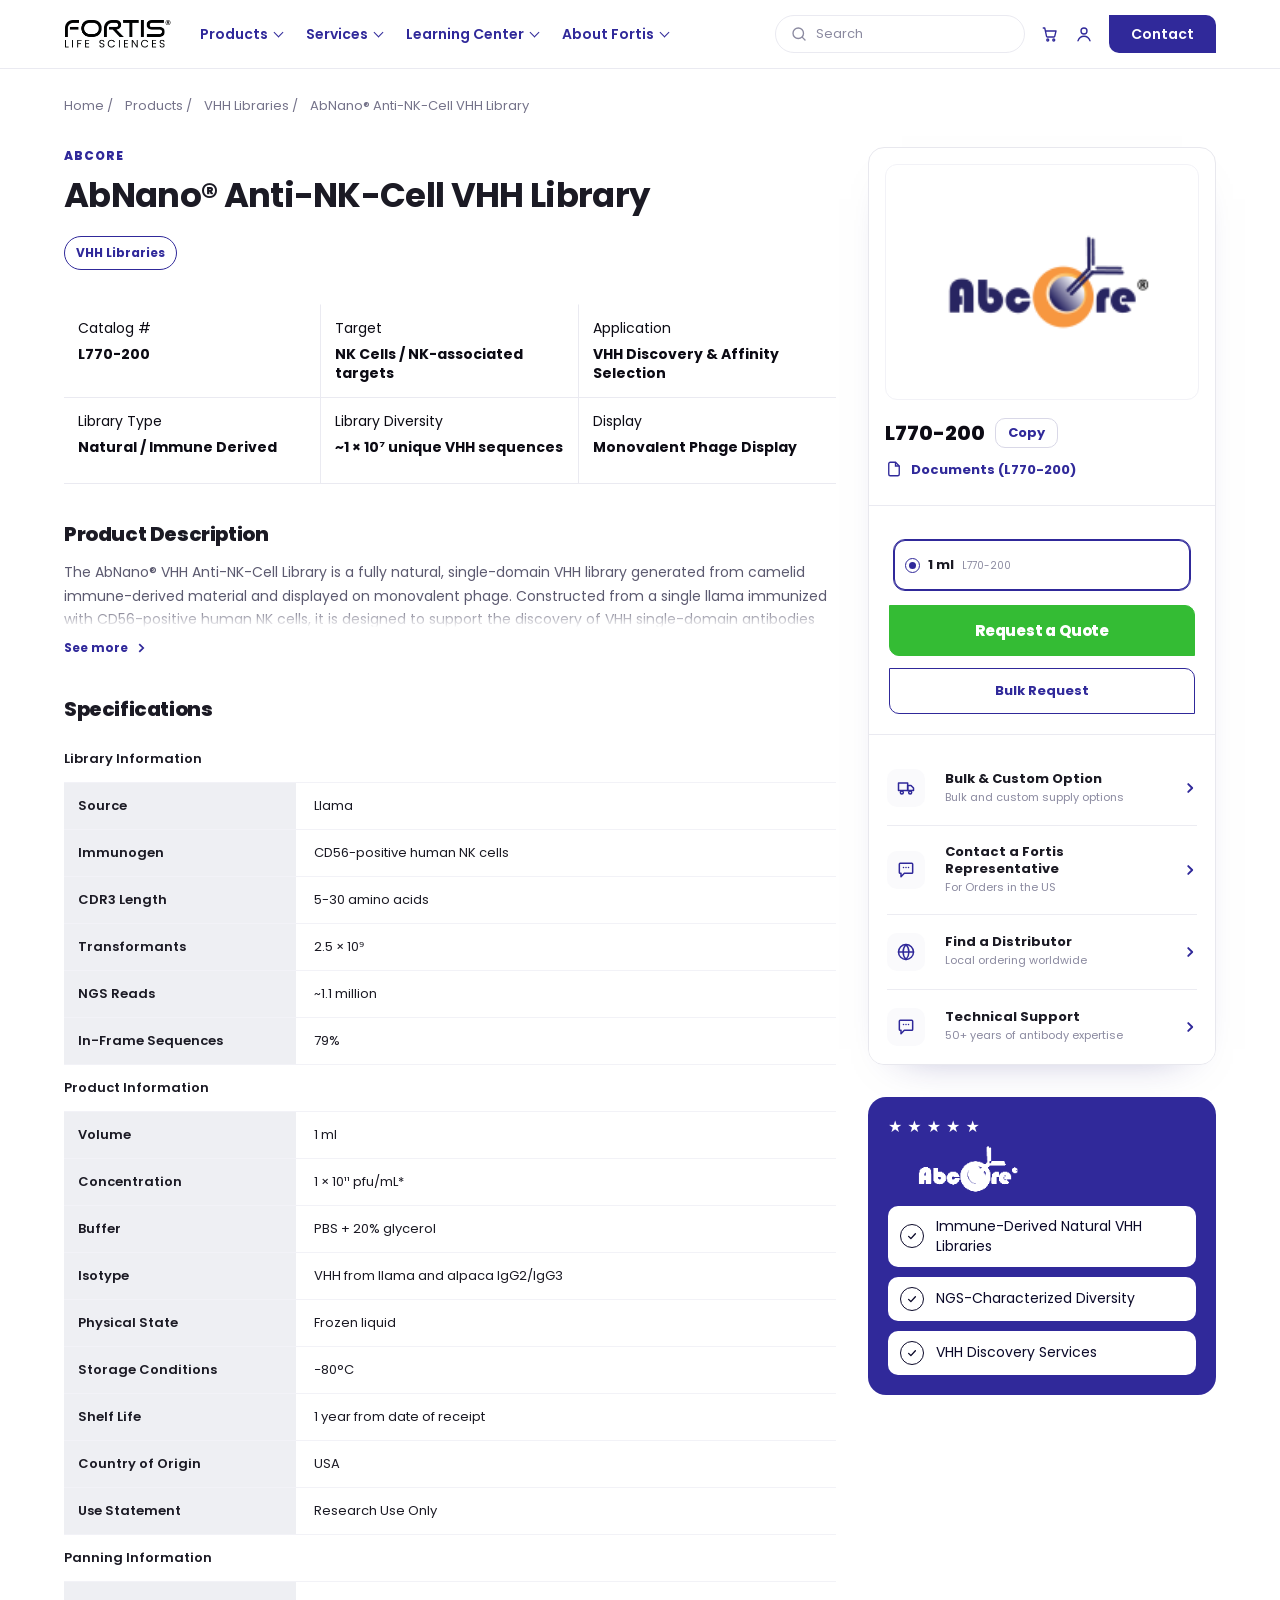
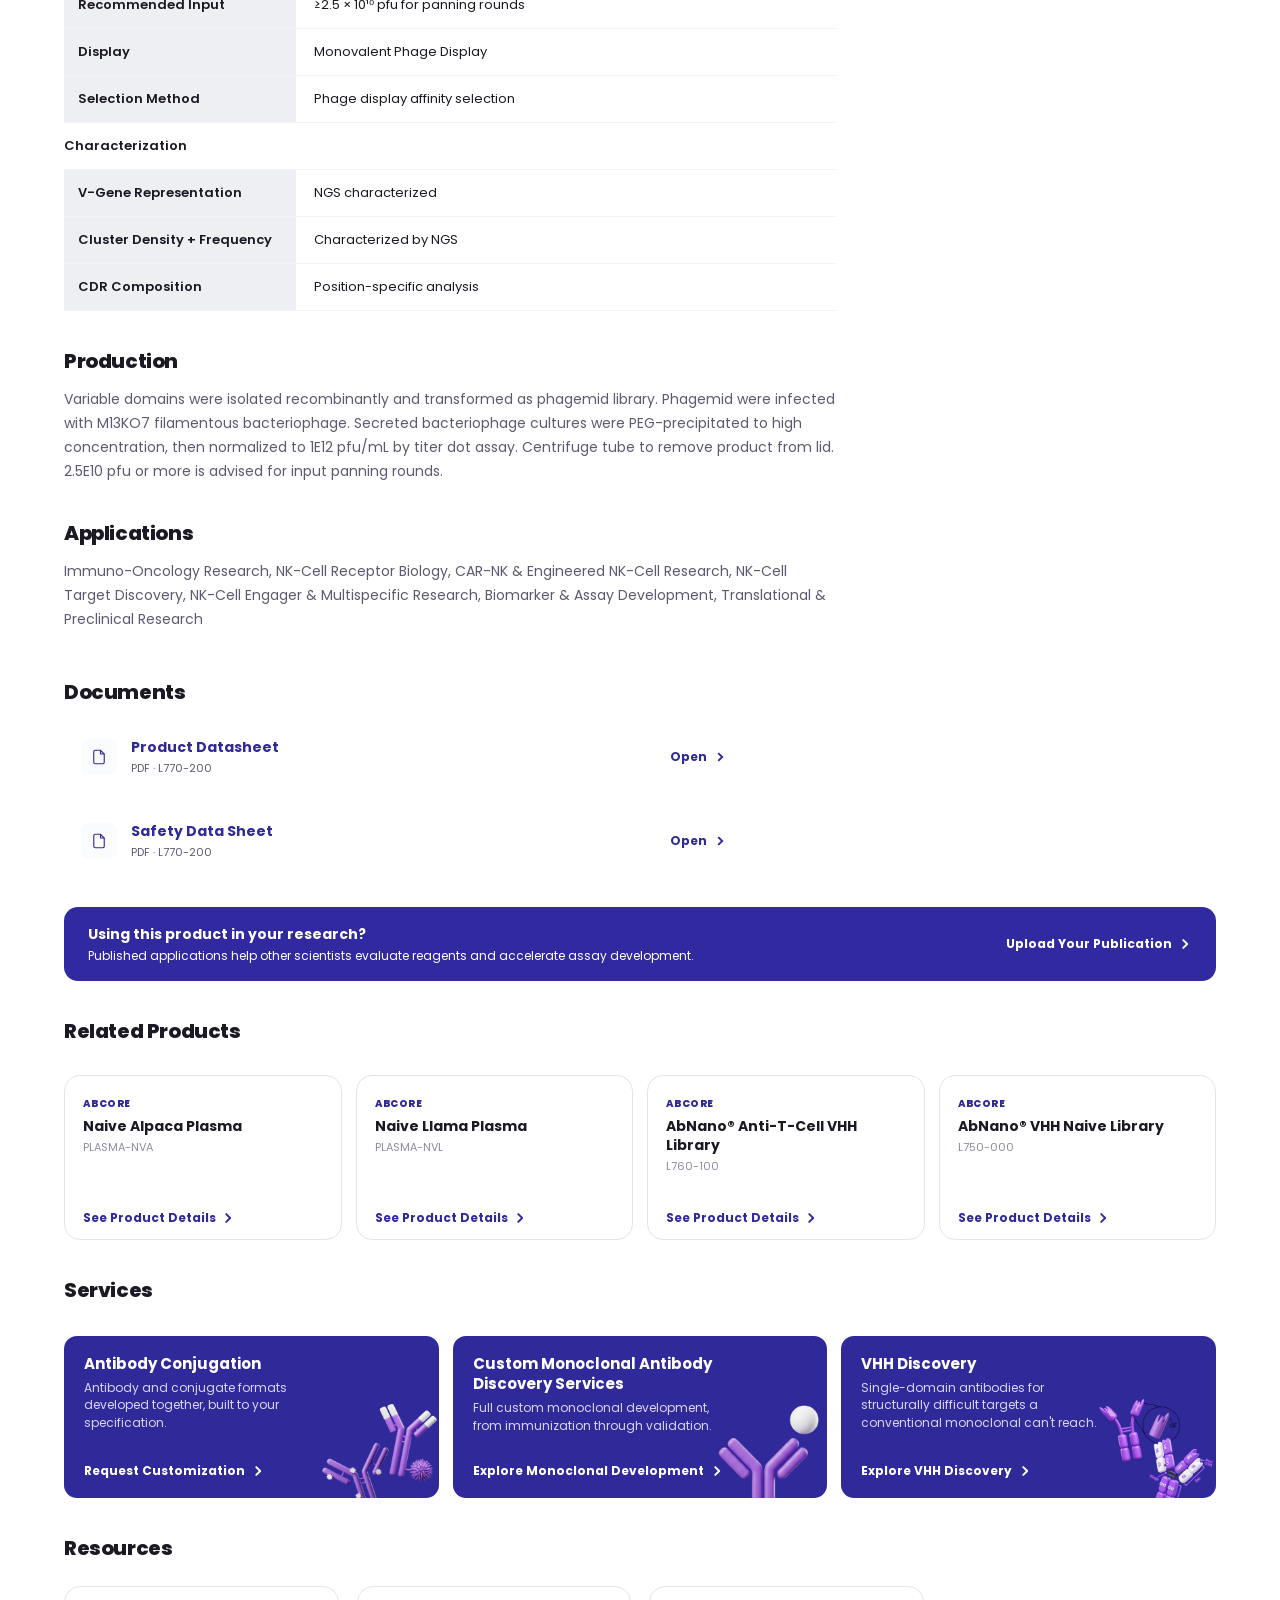
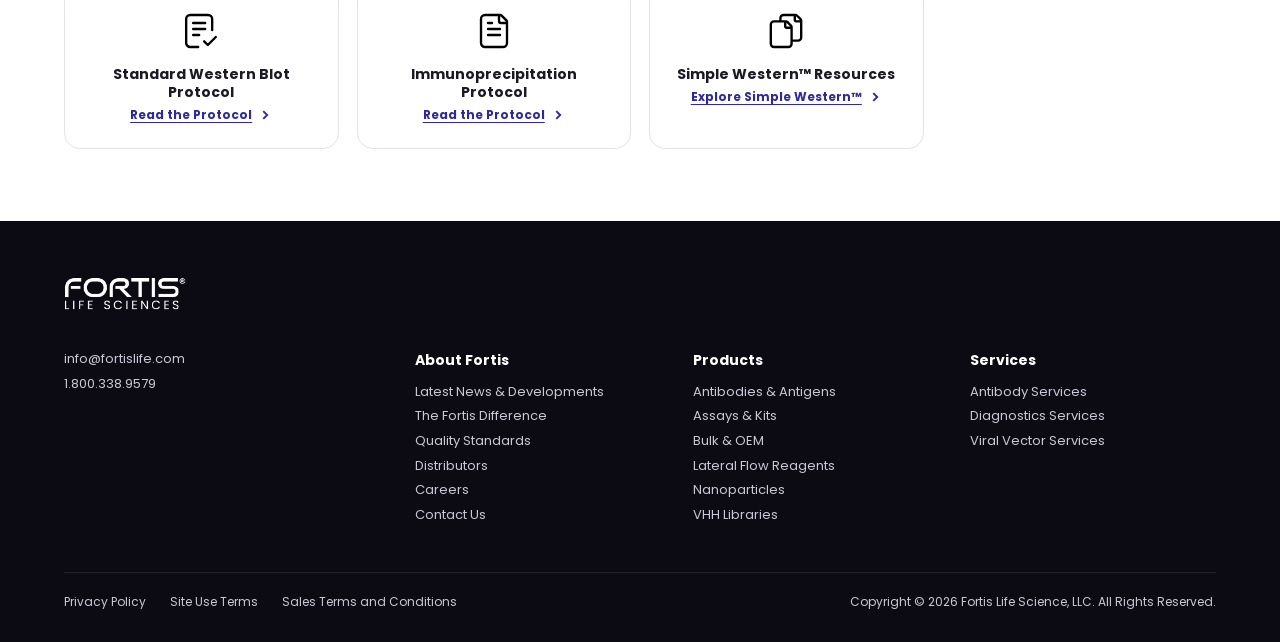
==== commit 1f78c006: "Remove preview banner and preview-only wording Co-Authored-By: Claude Opus 5.5 <noreply@anthropic.co" ====
--- a/abcore/index.html
+++ b/abcore/index.html
@@ -5,7 +5,7 @@
   <meta name="viewport" content="width=device-width, initial-scale=1" />
   <meta name="robots" content="noindex" />
   <title>AbCore AbNano® Anti-NK-Cell VHH Library (L770-200)</title>
-  <meta name="description" content="PDP redesign preview — AbCore" />
+  <meta name="description" content="AbCore AbNano® Anti-NK-Cell VHH Library" />
   <link rel="preconnect" href="https://fonts.googleapis.com" />
   <link rel="preconnect" href="https://fonts.gstatic.com" crossorigin />
   <link href="https://fonts.googleapis.com/css2?family=Poppins:wght@400;500;600;700;800&display=swap" rel="stylesheet" />
@@ -14,14 +14,6 @@
 </head>
 <body>
   
-  <div class="site-preview">
-    <div class="site-preview-inner">
-      <span>PDP redesign preview · not the live site</span>
-      <nav aria-label="Brand previews">
-        <a href="../arista/">Arista</a><a href="../bethyl/">Bethyl</a><a href="../abcore/" aria-current="page">AbCore</a>
-      </nav>
-    </div>
-  </div>
   <header class="site-header" id="fixed-header-wrapper">
     <div class="site-header-inner">
       <a class="site-logo" href="../"><img src="../assets/img/logos/fortis-logo.png" alt="Fortis Life Sciences" /></a>
--- a/assets/site.css
+++ b/assets/site.css
@@ -10,47 +10,6 @@
   font-family: 'Poppins', system-ui, -apple-system, BlinkMacSystemFont, 'Segoe UI', sans-serif;
   -webkit-font-smoothing: antialiased;
   overflow-x: hidden;
-}
-
-.site-preview {
-  background: #1b1a24;
-  color: #c9c8d6;
-  font-size: 12px;
-  line-height: 1.4;
-}
-
-.site-preview-inner {
-  width: min(1152px, calc(100% - 32px));
-  margin: 0 auto;
-  display: flex;
-  align-items: center;
-  justify-content: space-between;
-  gap: 12px;
-  padding: 8px 0;
-  flex-wrap: wrap;
-}
-
-.site-preview nav {
-  display: flex;
-  gap: 4px;
-  flex-wrap: wrap;
-}
-
-.site-preview a {
-  color: #fff;
-  text-decoration: none;
-  padding: 3px 10px;
-  border-radius: 999px;
-  font-weight: 600;
-}
-
-.site-preview a:hover {
-  background: rgba(255, 255, 255, 0.12);
-}
-
-.site-preview a[aria-current='page'] {
-  background: #fff;
-  color: #1b1a24;
 }
 
 .site-header {
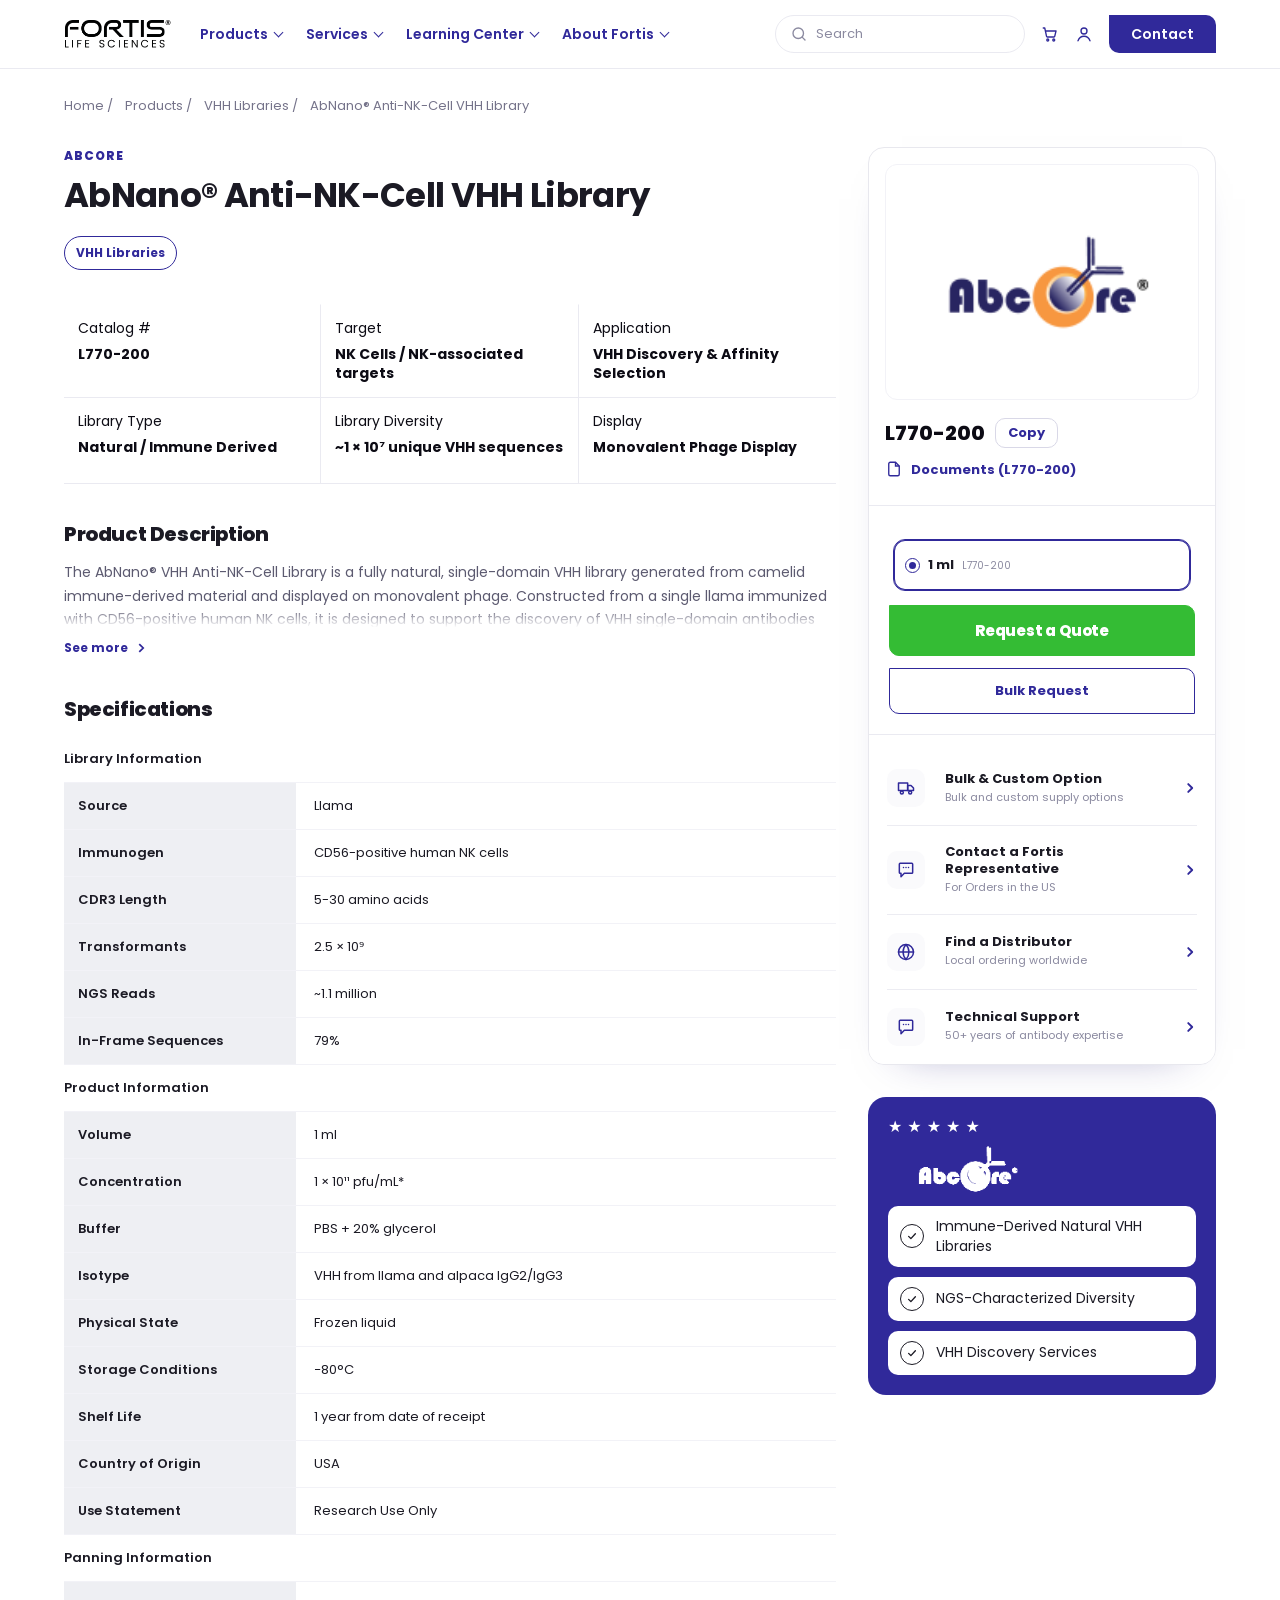
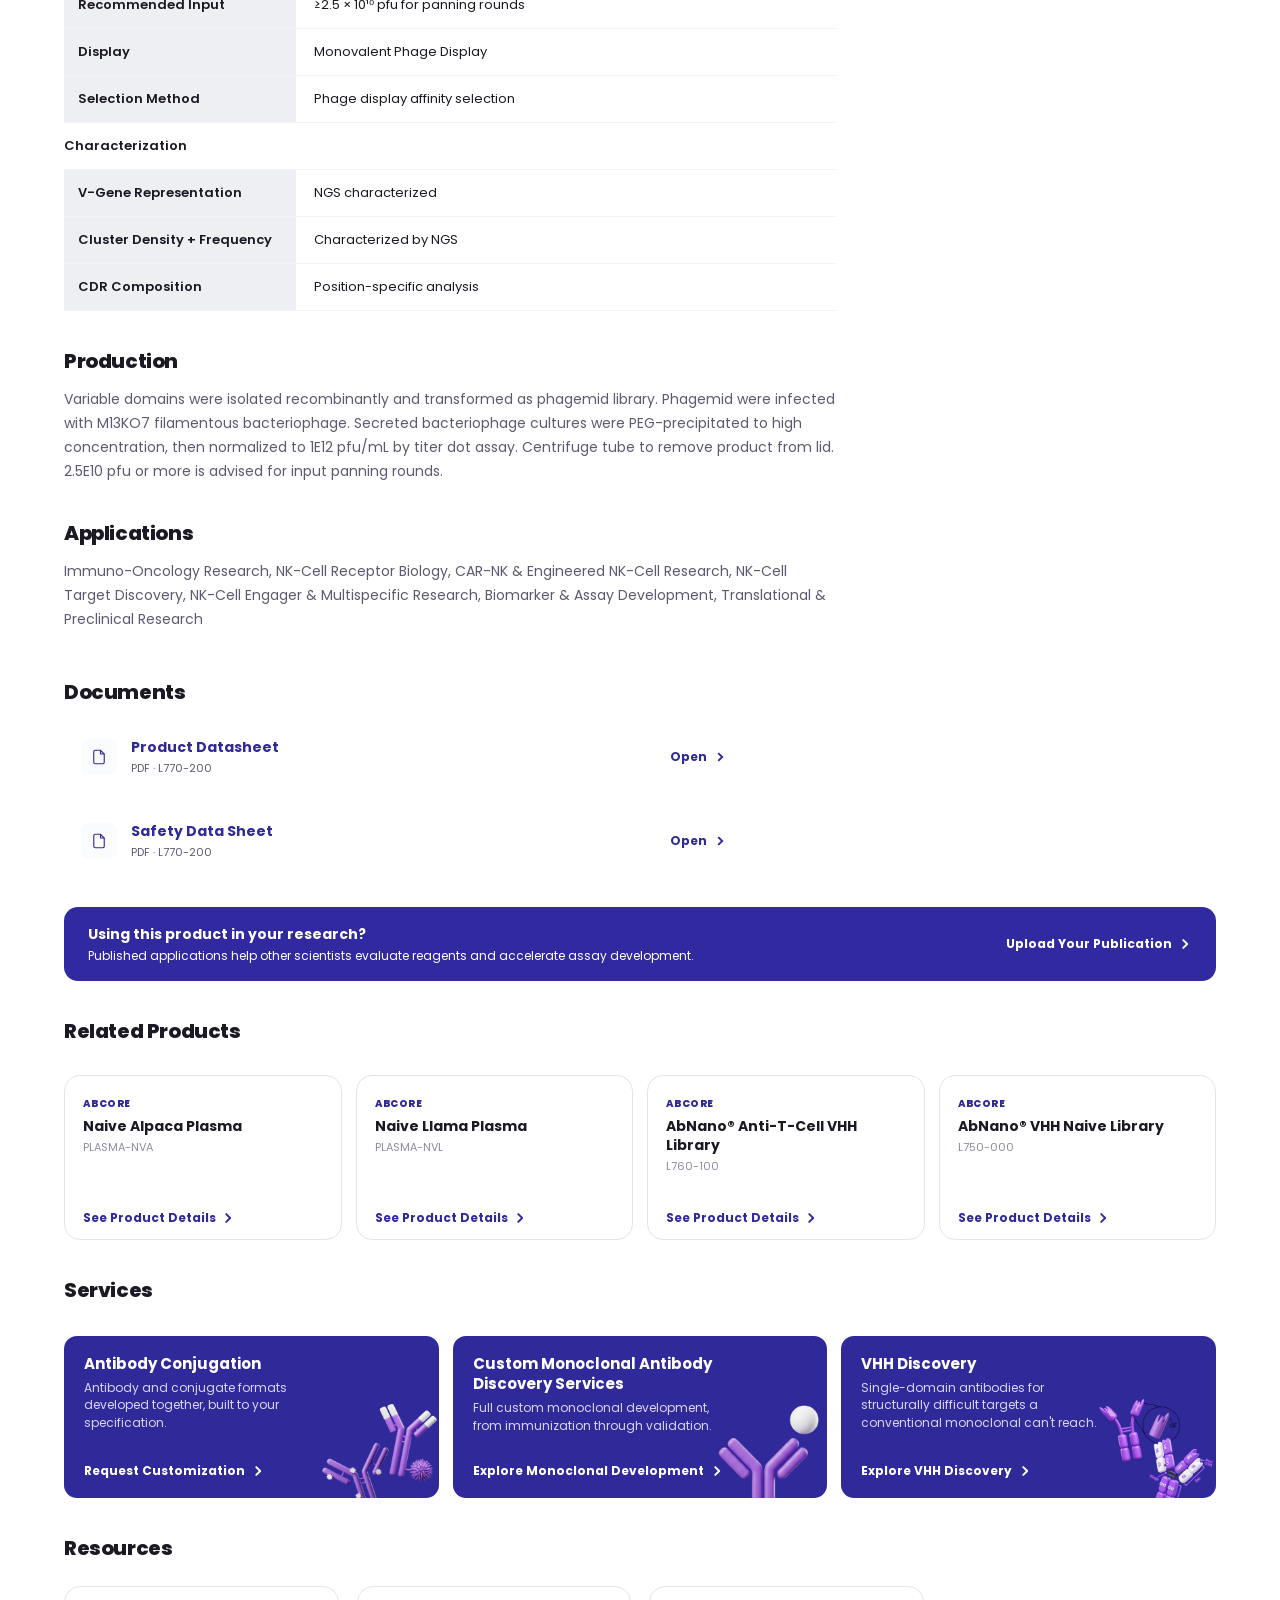
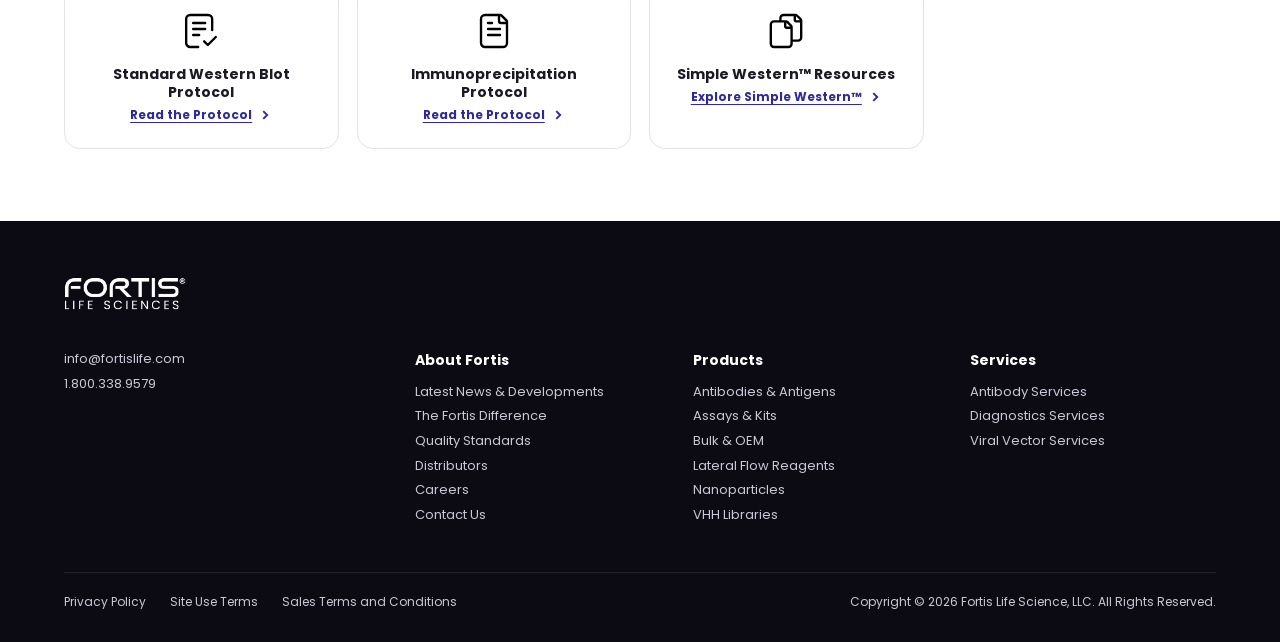
==== commit 2fc60cda: "Refactor SVG paths for consistency and improve CSS styles for better readability" ====
--- a/abcore/index.html
+++ b/abcore/index.html
@@ -44,79 +44,14 @@
         <div class="heroFact"><span>Catalog #</span><strong data-catalog>L770-200</strong></div>
         <div class="heroFact"><span>Target</span><strong>NK Cells / NK-associated targets</strong></div><div class="heroFact"><span>Application</span><strong>VHH Discovery &amp; Affinity Selection</strong></div><div class="heroFact"><span>Library Type</span><strong>Natural / Immune Derived</strong></div><div class="heroFact"><span>Library Diversity</span><strong>~1 × 10⁷ unique VHH sequences</strong></div><div class="heroFact"><span>Display</span><strong>Monovalent Phage Display</strong></div>
       </div>
-          <div class="mobileGalleryMount"><div class="mediaCard">
-      <div class="mediaTop">
-        
+          <div class="mobileGalleryMount"><div class="mediaTop">
       <div class="mediaMain">
-        <img data-gallery-main src="../assets/img/logos/abcore-logo.png" alt="" />
-        
-        
-      </div>
-      
-      
-        <div class="mediaCodeRow">
-          <span class="mediaSku" data-catalog>L770-200</span>
-          <button type="button" class="copyChip" data-copy="L770-200">Copy</button>
-        </div>
-        <div class="mediaLinkRow">
-          <a href="#document-section" data-scroll-to="document-section"><svg viewBox="0 0 24 24" aria-hidden="true"><path d="M14 3H7a2 2 0 0 0-2 2v14a2 2 0 0 0 2 2h10a2 2 0 0 0 2-2V8z" /><path d="M14 3v5h5" /></svg><span>Documents (L770-200)</span></a>
-          
-        </div>
-      </div>
-      
-    <div class="buyPanel">
-      
-      <div class="optionPicker">
-        <div class="optionList" role="radiogroup">
-          
-          <button type="button" role="radio" aria-checked="true" data-value="1ml" data-sku="L770-200" class="sizeOption sizeOptionSelected">
-            <span class="optionRadio" aria-hidden="true"></span>
-            <span class="sizeMain">1 ml</span>
-            <span class="sizeSku">L770-200</span>
-            
-          </button>
-        </div>
-      </div>
-      <div style="margin-top: 14px">
-        
-      </div>
-      <a href="https://www.fortislife.com/contact-us" class="buyBtn custom-CTA-button" style="margin-top: 12px; width: 100%">Request a Quote</a>
-      
-      <a href="https://www.fortislife.com/bulk-custom-oem" class="bulkBtn">Bulk Request</a>
-    </div>
-      <div class="supportPanel">
-      <a class="supportRow" href="https://www.fortislife.com/bulk-custom-oem">
-        <span class="supportIcon"><svg viewBox="0 0 24 24" aria-hidden="true"><path d="M3 6h11v9H3z" /><path d="M14 9h4l3 3v3h-7z" /><circle cx="7" cy="17.5" r="1.8" /><circle cx="17" cy="17.5" r="1.8" /></svg></span>
-        <span>
-          <span class="supportTitle">Bulk &amp; Custom Option</span>
-          <span class="supportSub">Bulk and custom supply options</span>
-        </span>
-        <span class="supportArrow"><svg viewBox="0 0 16 16" aria-hidden="true"><path d="M6 3.5 10.5 8 6 12.5" /></svg></span>
-      </a>
-      <a class="supportRow" href="https://www.fortislife.com/#distributors">
-        <span class="supportIcon"><svg viewBox="0 0 24 24" aria-hidden="true"><path d="M5 4h14a1 1 0 0 1 1 1v10a1 1 0 0 1-1 1H10l-4 4v-4H5a1 1 0 0 1-1-1V5a1 1 0 0 1 1-1z" /><path d="M9 9h.01M12 9h.01M15 9h.01" /></svg></span>
-        <span>
-          <span class="supportTitle">Contact a Fortis Representative</span>
-          <span class="supportSub">For Orders in the US</span>
-        </span>
-        <span class="supportArrow"><svg viewBox="0 0 16 16" aria-hidden="true"><path d="M6 3.5 10.5 8 6 12.5" /></svg></span>
-      </a>
-      <a class="supportRow" href="https://www.fortislife.com/distributors">
-        <span class="supportIcon"><svg viewBox="0 0 24 24" aria-hidden="true"><circle cx="12" cy="12" r="9" /><path d="M3 12h18M12 3c2.5 2.7 3.5 5.7 3.5 9s-1 6.3-3.5 9c-2.5-2.7-3.5-5.7-3.5-9s1-6.3 3.5-9z" /></svg></span>
-        <span>
-          <span class="supportTitle">Find a Distributor</span>
-          <span class="supportSub">Local ordering worldwide</span>
-        </span>
-        <span class="supportArrow"><svg viewBox="0 0 16 16" aria-hidden="true"><path d="M6 3.5 10.5 8 6 12.5" /></svg></span>
-      </a>
-      <a class="supportRow" href="https://www.fortislife.com/contact-us">
-        <span class="supportIcon"><svg viewBox="0 0 24 24" aria-hidden="true"><path d="M5 4h14a1 1 0 0 1 1 1v10a1 1 0 0 1-1 1H10l-4 4v-4H5a1 1 0 0 1-1-1V5a1 1 0 0 1 1-1z" /><path d="M9 9h.01M12 9h.01M15 9h.01" /></svg></span>
-        <span>
-          <span class="supportTitle">Technical Support</span>
-          <span class="supportSub">50+ years of antibody expertise</span>
-        </span>
-        <span class="supportArrow"><svg viewBox="0 0 16 16" aria-hidden="true"><path d="M6 3.5 10.5 8 6 12.5" /></svg></span>
-      </a></div></div></div>
+        <img data-gallery-main src="../assets/img/logos/abcore-logo.png" alt="AbNano® Anti-NK-Cell VHH Library, no image available" />
+        
+        
+      </div>
+      
+      </div></div>
           
       <section class="description">
         <h2 class="heading">Product Description</h2>
@@ -178,7 +113,7 @@
       <div class="mediaTop">
         
       <div class="mediaMain">
-        <img data-gallery-main src="../assets/img/logos/abcore-logo.png" alt="" />
+        <img data-gallery-main src="../assets/img/logos/abcore-logo.png" alt="AbNano® Anti-NK-Cell VHH Library, no image available" />
         
         
       </div>
@@ -251,7 +186,7 @@
       <p class="stars" aria-hidden="true">★★★★★</p>
       
       <img class="brandLogoSolo" src="../assets/img/logos/abcore-logo-white.png" alt="AbCore" />
-      <div class="benefit"><span class="check"><svg viewBox="0 0 16 16" aria-hidden="true"><path d="M3.5 8.5 6.5 11.5 12.5 5" /></svg></span><span>Immune-Derived Natural VHH Libraries</span></div><div class="benefit"><span class="check"><svg viewBox="0 0 16 16" aria-hidden="true"><path d="M3.5 8.5 6.5 11.5 12.5 5" /></svg></span><span>NGS-Characterized Diversity</span></div><div class="benefit"><span class="check"><svg viewBox="0 0 16 16" aria-hidden="true"><path d="M3.5 8.5 6.5 11.5 12.5 5" /></svg></span><span>VHH Discovery Services</span></div></div>
+      <div class="benefit"><span class="check"><svg viewBox="0 0 16 16" aria-hidden="true"><path d="M3.5 8.5L6.5 11.5L12.5 5" /></svg></span><span>Immune-Derived Natural VHH Libraries</span></div><div class="benefit"><span class="check"><svg viewBox="0 0 16 16" aria-hidden="true"><path d="M3.5 8.5L6.5 11.5L12.5 5" /></svg></span><span>NGS-Characterized Diversity</span></div><div class="benefit"><span class="check"><svg viewBox="0 0 16 16" aria-hidden="true"><path d="M3.5 8.5L6.5 11.5L12.5 5" /></svg></span><span>VHH Discovery Services</span></div></div>
         </aside>
       </div>
       
@@ -350,6 +285,7 @@
     <div class="mobilePurchase">
       <div class="mobileDrawer">
         <div class="mobileDrawerScroll">
+          <div class="mobileDrawerCtas"><a href="https://www.fortislife.com/bulk-custom-oem" class="bulkBtn">Bulk Request</a></div>
           <div class="mobileSupportWrap"><div class="supportPanel">
       <a class="supportRow" href="https://www.fortislife.com/bulk-custom-oem">
         <span class="supportIcon"><svg viewBox="0 0 24 24" aria-hidden="true"><path d="M3 6h11v9H3z" /><path d="M14 9h4l3 3v3h-7z" /><circle cx="7" cy="17.5" r="1.8" /><circle cx="17" cy="17.5" r="1.8" /></svg></span>
@@ -387,14 +323,32 @@
       <p class="stars" aria-hidden="true">★★★★★</p>
       
       <img class="brandLogoSolo" src="../assets/img/logos/abcore-logo-white.png" alt="AbCore" />
-      <div class="benefit"><span class="check"><svg viewBox="0 0 16 16" aria-hidden="true"><path d="M3.5 8.5 6.5 11.5 12.5 5" /></svg></span><span>Immune-Derived Natural VHH Libraries</span></div><div class="benefit"><span class="check"><svg viewBox="0 0 16 16" aria-hidden="true"><path d="M3.5 8.5 6.5 11.5 12.5 5" /></svg></span><span>NGS-Characterized Diversity</span></div><div class="benefit"><span class="check"><svg viewBox="0 0 16 16" aria-hidden="true"><path d="M3.5 8.5 6.5 11.5 12.5 5" /></svg></span><span>VHH Discovery Services</span></div></div></div>
+      <div class="benefit"><span class="check"><svg viewBox="0 0 16 16" aria-hidden="true"><path d="M3.5 8.5L6.5 11.5L12.5 5" /></svg></span><span>Immune-Derived Natural VHH Libraries</span></div><div class="benefit"><span class="check"><svg viewBox="0 0 16 16" aria-hidden="true"><path d="M3.5 8.5L6.5 11.5L12.5 5" /></svg></span><span>NGS-Characterized Diversity</span></div><div class="benefit"><span class="check"><svg viewBox="0 0 16 16" aria-hidden="true"><path d="M3.5 8.5L6.5 11.5L12.5 5" /></svg></span><span>VHH Discovery Services</span></div></div></div>
         </div>
       </div>
       <div class="mobileBar mobileBarActive">
         <button type="button" class="mobileDrawerToggle" aria-expanded="false">
-          <span class="mobileSupportLabel">More support options</span>
+          <span class="mobileSupportLabel">See Support</span>
           <svg viewBox="0 0 24 24" aria-hidden="true"><path d="M6 15l6-6 6 6" /></svg>
         </button>
+        
+        <div class="mobileSizePicker" data-mobile-size-picker>
+          <button type="button" class="mobileSizeTrigger" aria-haspopup="listbox" aria-expanded="false">
+            <span class="mobileSizeSelected">
+            <span class="sizeMain">1 ml</span>
+            <span class="sizeSku">L770-200</span>
+            <span class="sizePrice"></span></span>
+            <span class="mobileSizeArrow" aria-hidden="true"><svg viewBox="0 0 16 16"><path d="M6 3.5 10.5 8 6 12.5" /></svg></span>
+          </button>
+          <div class="mobileSizeOptions" role="listbox" aria-label="Product size" hidden>
+            
+            <button type="button" role="option" aria-selected="true" data-value="1ml" class="mobileSizeOption mobileSizeOptionSelected">
+            <span class="sizeMain">1 ml</span>
+            <span class="sizeSku">L770-200</span>
+            <span class="sizePrice"></span>
+            </button>
+          </div>
+        </div>
         <a href="https://www.fortislife.com/contact-us" class="mobileCartBtn">Request a Quote</a>
       </div>
     </div>
--- a/assets/pdp.css
+++ b/assets/pdp.css
@@ -399,6 +399,7 @@
 
 .mediaInfoDot {
   position: absolute;
+  z-index: 1;
   right: 14px;
   top: 12px;
   width: 22px;
@@ -421,6 +422,7 @@
 
 .zoom {
   position: absolute;
+  z-index: 1;
   right: 10px;
   bottom: 10px;
   width: 32px;
@@ -696,46 +698,15 @@
   place-items: center;
 }
 
-.builderSlot {
-  margin-top: 12px;
-}
-
-.builderSlot .builder-component,
-.builderSlot .builder-content,
-.builderSlot .builder-blocks {
-  width: 100%;
-  max-width: 100%;
-}
-
-.builderSlot button,
-.builderSlot a {
-  display: flex !important;
-  align-items: center;
-  justify-content: center;
-  width: 100% !important;
-  max-width: 100% !important;
-  min-width: 0 !important;
-  margin: 0 !important;
-  height: 46px;
-  box-sizing: border-box;
-  font-size: 13px;
-  white-space: nowrap;
-}
-
-.builderSlot [class*='builder-blocks'],
-.builderSlot [class*='builder-block'] {
-  width: 100% !important;
-  max-width: 100% !important;
-  margin-left: 0 !important;
-  margin-right: 0 !important;
-  padding-left: 0 !important;
-  padding-right: 0 !important;
-}
-
 .bulkBtn {
   width: 100%;
   height: 46px;
   margin-top: 12px;
+  display: flex;
+  align-items: center;
+  justify-content: center;
+  box-sizing: border-box;
+  white-space: nowrap;
   border: 1px solid var(--accent);
   border-radius: var(--btn-radius);
   background: #fff;
@@ -1022,7 +993,7 @@
 
 .benefit {
   background: #fff;
-  color: #0b0929;
+  color: #1B1A24;
   border-radius: 10px;
   display: flex;
   align-items: center;
@@ -1042,10 +1013,10 @@
   height: 24px;
   flex: 0 0 24px;
   border-radius: 50%;
-  border: 1.5px solid #0b0929;
+  border: 1.5px solid #1B1A24;
   display: grid;
   place-items: center;
-  color: #0b0929;
+  color: #1B1A24;
   align-self: center;
 }
 
@@ -2120,7 +2091,7 @@
 
   .page {
     padding-top: 20px;
-    padding-bottom: 170px;
+    padding-bottom: 190px;
   }
 
   .heroGrid {
@@ -2135,6 +2106,53 @@
   .mobileGalleryMount {
     display: block;
     margin-top: 22px;
+  }
+
+  .mobileGalleryMount .mediaTop,
+  .page[data-brand='arista'] .mobileGalleryMount .mediaTop {
+    padding: 0;
+    display: grid;
+    grid-template-columns: minmax(0, 1fr) 50px;
+    grid-template-rows: auto auto;
+    column-gap: 10px;
+    align-items: start;
+  }
+
+  .mobileGalleryMount .mediaMain {
+    grid-column: 1;
+    grid-row: 1;
+    min-width: 0;
+    aspect-ratio: 4 / 3;
+    border-radius: 14px;
+  }
+
+  .mobileGalleryMount .thumbRow {
+    grid-column: 2;
+    grid-row: 1;
+    flex-direction: column;
+    gap: 7px;
+    margin-top: 0;
+  }
+
+  .mobileGalleryMount .thumb {
+    width: 50px;
+    height: 50px;
+    flex: 0 0 50px;
+  }
+
+  .mobileGalleryMount .galleryMeta {
+    grid-column: 1 / -1;
+    grid-row: 2;
+    justify-content: flex-start;
+    gap: 12px;
+    margin-top: 9px;
+  }
+
+  .mobileExtraOptions {
+    margin-top: 18px;
+    display: flex;
+    flex-direction: column;
+    gap: 12px;
   }
 
   .mobilePurchase {
@@ -2205,6 +2223,10 @@
 
   .docAction {
     font-size: 11px;
+  }
+
+  .resourcesGrid {
+    grid-template-columns: 1fr;
   }
 
   .relatedGrid {
@@ -2422,6 +2444,12 @@
 
 .mobileBarActive .mobileCartBtn {
   grid-column: 1;
+}
+
+.mobileBarActive .mobileCartBtn:last-child {
+  grid-column: 1 / -1;
+  justify-self: center;
+  width: calc(50% - 3.5px);
 }
 
 .mobileCartBtn:hover {
@@ -2575,7 +2603,155 @@
   margin-top: 12px;
 }
 
+.mobileDrawerNote {
+  margin: 0 0 12px;
+  font-size: 12px;
+  line-height: 1.55;
+  color: var(--slate);
+}
+
+.mobileDrawerCtas {
+  display: none;
+}
+
+/* ---------- mobile size picker ---------- */
+
+.mobileSizePicker {
+  grid-column: 1 / -1;
+  grid-row: 1;
+  min-width: 0;
+}
+
+.mobileSizeTrigger {
+  width: 100%;
+  height: 50px;
+  border: 1px solid var(--accent);
+  border-radius: 12px;
+  background: #fafbfc;
+  padding: 7px 8px 7px 12px;
+  display: flex;
+  align-items: center;
+  justify-content: space-between;
+  gap: 8px;
+  text-align: left;
+  color: var(--ink);
+}
+
+.mobileSizeSelected,
+.mobileSizeOption {
+  display: grid;
+  grid-template-columns: auto minmax(0, 1fr) auto;
+  column-gap: 10px;
+  align-items: center;
+  min-width: 0;
+}
+
+.mobileSizeSelected {
+  flex: 1 1 auto;
+}
+
+.mobileSizeSelected .sizeSku,
+.mobileSizeOption .sizeSku {
+  overflow: hidden;
+  text-overflow: ellipsis;
+  white-space: nowrap;
+}
+
+.mobileSizeSelected .sizePrice,
+.mobileSizeOption .sizePrice {
+  font-size: 14px;
+  font-weight: 800;
+  text-align: right;
+}
+
+.mobileSizeArrow {
+  width: 22px;
+  height: 22px;
+  flex: 0 0 22px;
+  display: grid;
+  place-items: center;
+  color: var(--accent);
+  transition: transform 0.18s ease;
+}
+
+.mobileSizeArrow svg {
+  width: 14px;
+  height: 14px;
+  fill: none;
+  stroke: currentColor;
+  stroke-width: 2.2;
+  stroke-linecap: round;
+  stroke-linejoin: round;
+}
+
+.mobileSizeTriggerOpen .mobileSizeArrow {
+  transform: rotate(-90deg);
+}
+
+.mobileSizeOptions {
+  position: absolute;
+  left: 0;
+  right: 0;
+  bottom: 100%;
+  max-height: min(60dvh, 430px);
+  overflow-y: auto;
+  border-top: 1px solid var(--accent);
+  border-radius: 16px 16px 0 0;
+  background: #fafbfc;
+  z-index: 6;
+}
+
+.mobileSizeOption {
+  width: 100%;
+  min-height: 48px;
+  border: 0;
+  border-top: 1px solid var(--line-2);
+  background: #fafbfc;
+  padding: 12px 16px;
+  text-align: left;
+  color: var(--ink);
+}
+
+.mobileSizeOption:first-child {
+  border-top: 0;
+}
+
+.mobileSizeOption:hover {
+  background: #f1f1f4;
+  color: var(--accent);
+}
+
+.mobileSizeOption:disabled {
+  opacity: 0.5;
+  cursor: not-allowed;
+}
+
+.mobileSizeOptionSelected,
+.mobileSizeOptionSelected:hover {
+  background: var(--accent);
+  color: #fff;
+}
+
+.mobileSizeOptionSelected .sizeSku,
+.mobileSizeOptionSelected .sizePrice {
+  color: #fff;
+}
+
 .mobileBrandWrap > div {
   margin-top: 0;
   border-radius: 16px;
 }
+
+@media (max-width: 420px) {
+  .mobileBar {
+    gap: 6px;
+    padding-left: 10px;
+    padding-right: 10px;
+  }
+
+  .mobileSizeTrigger,
+  .mobileCartBtn,
+  .mobileFixedQty {
+    height: 48px;
+  }
+}
